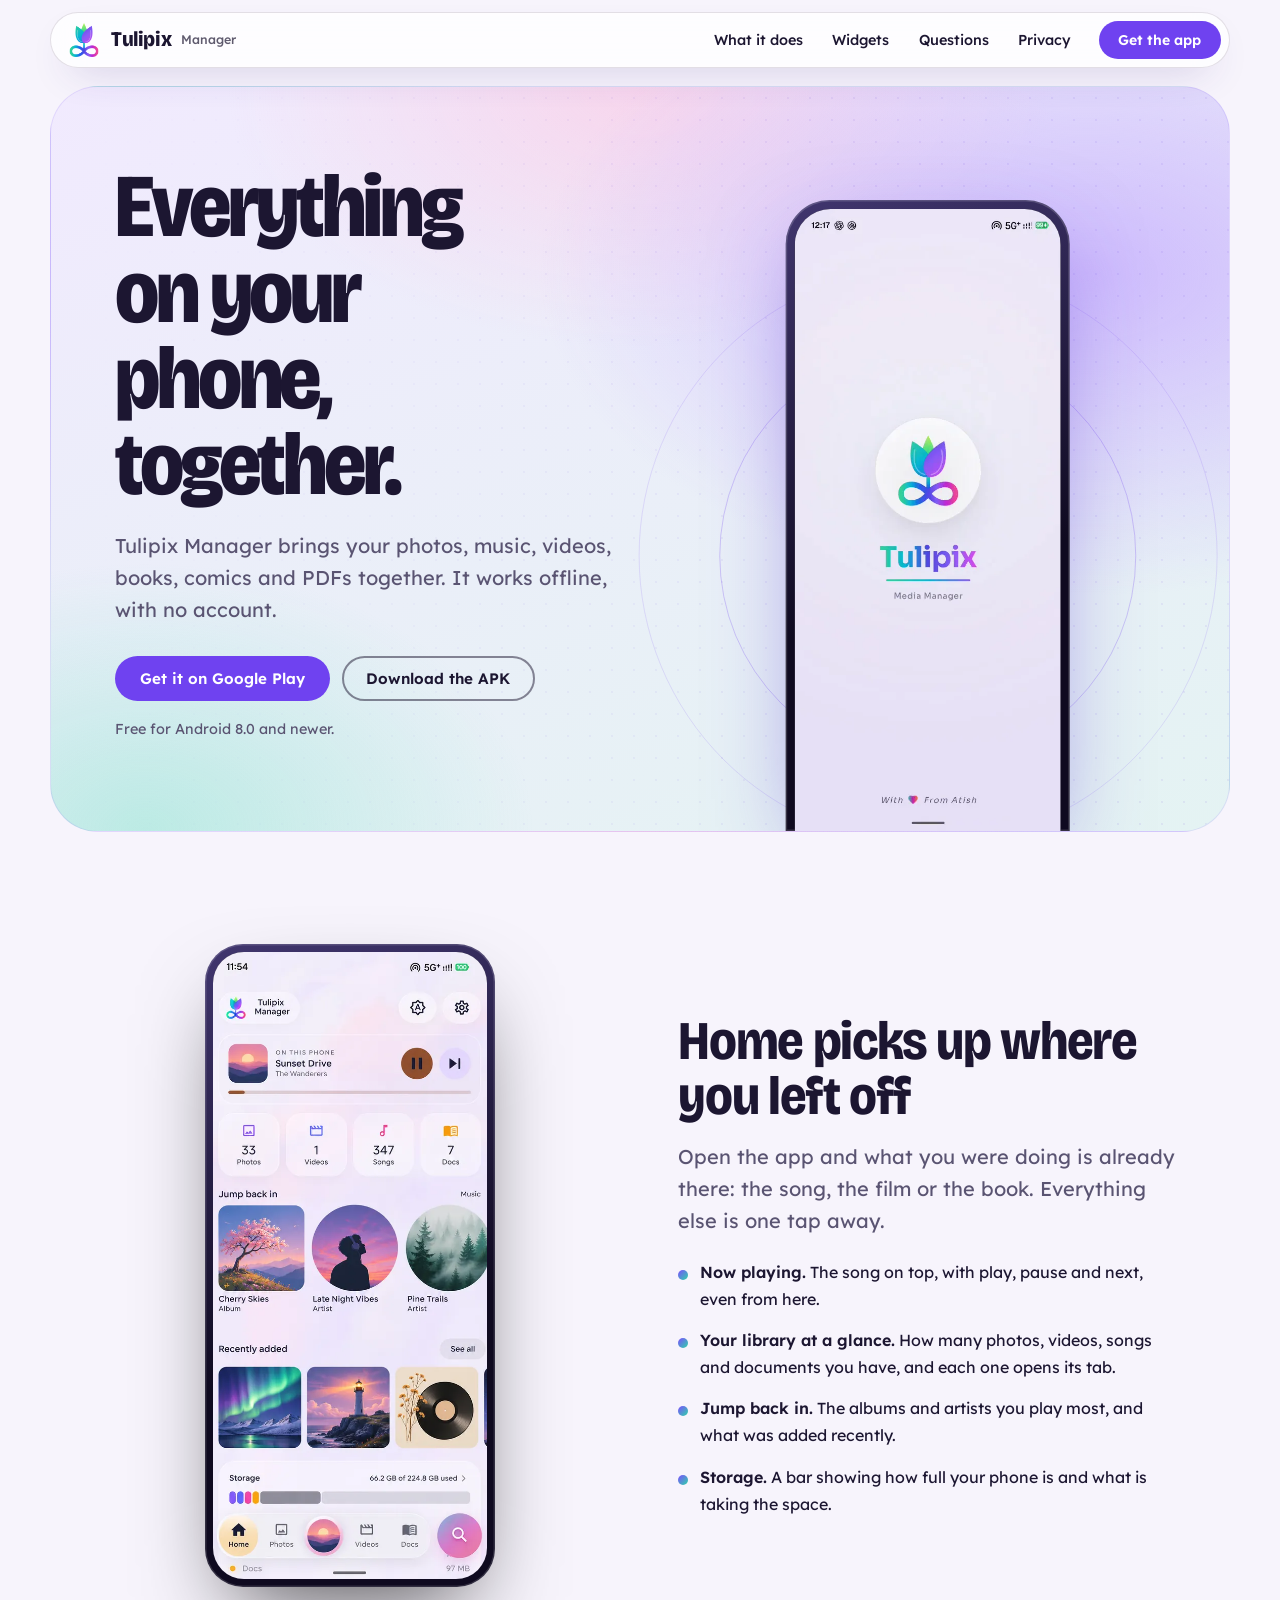
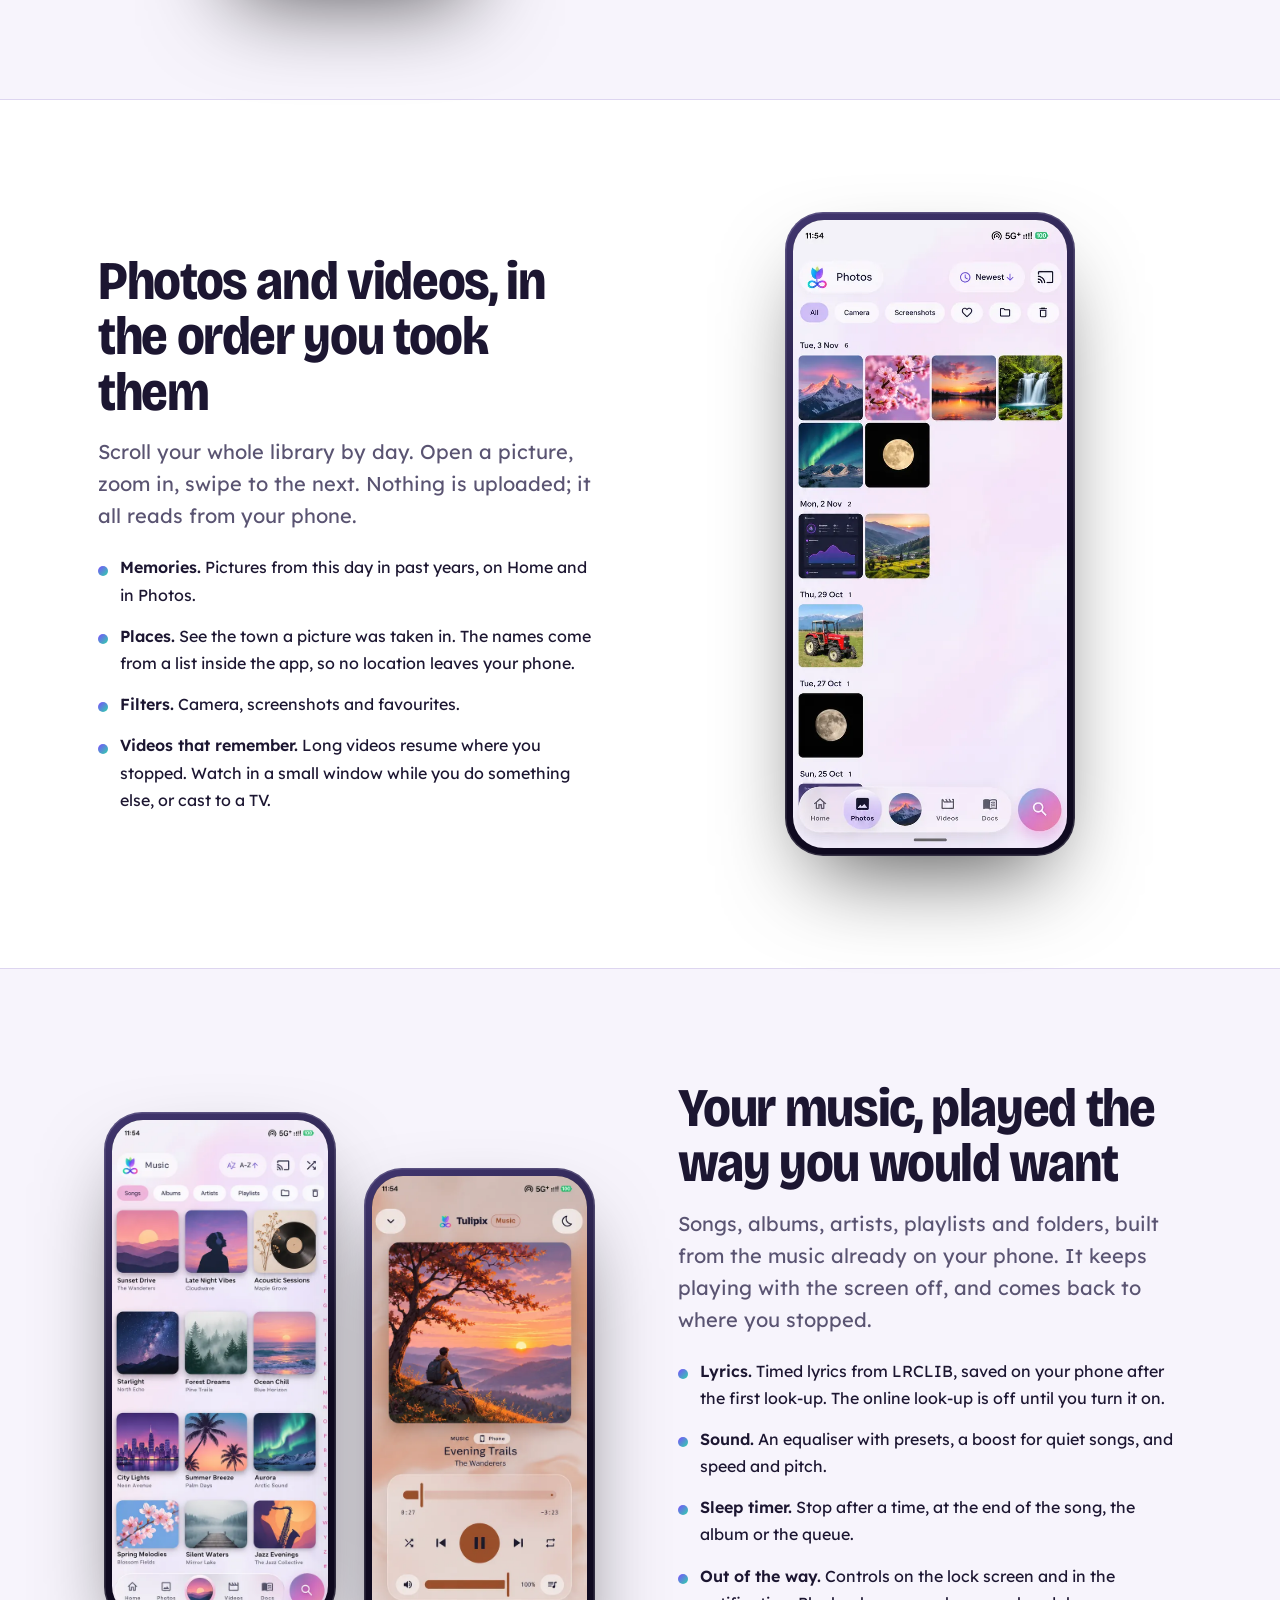
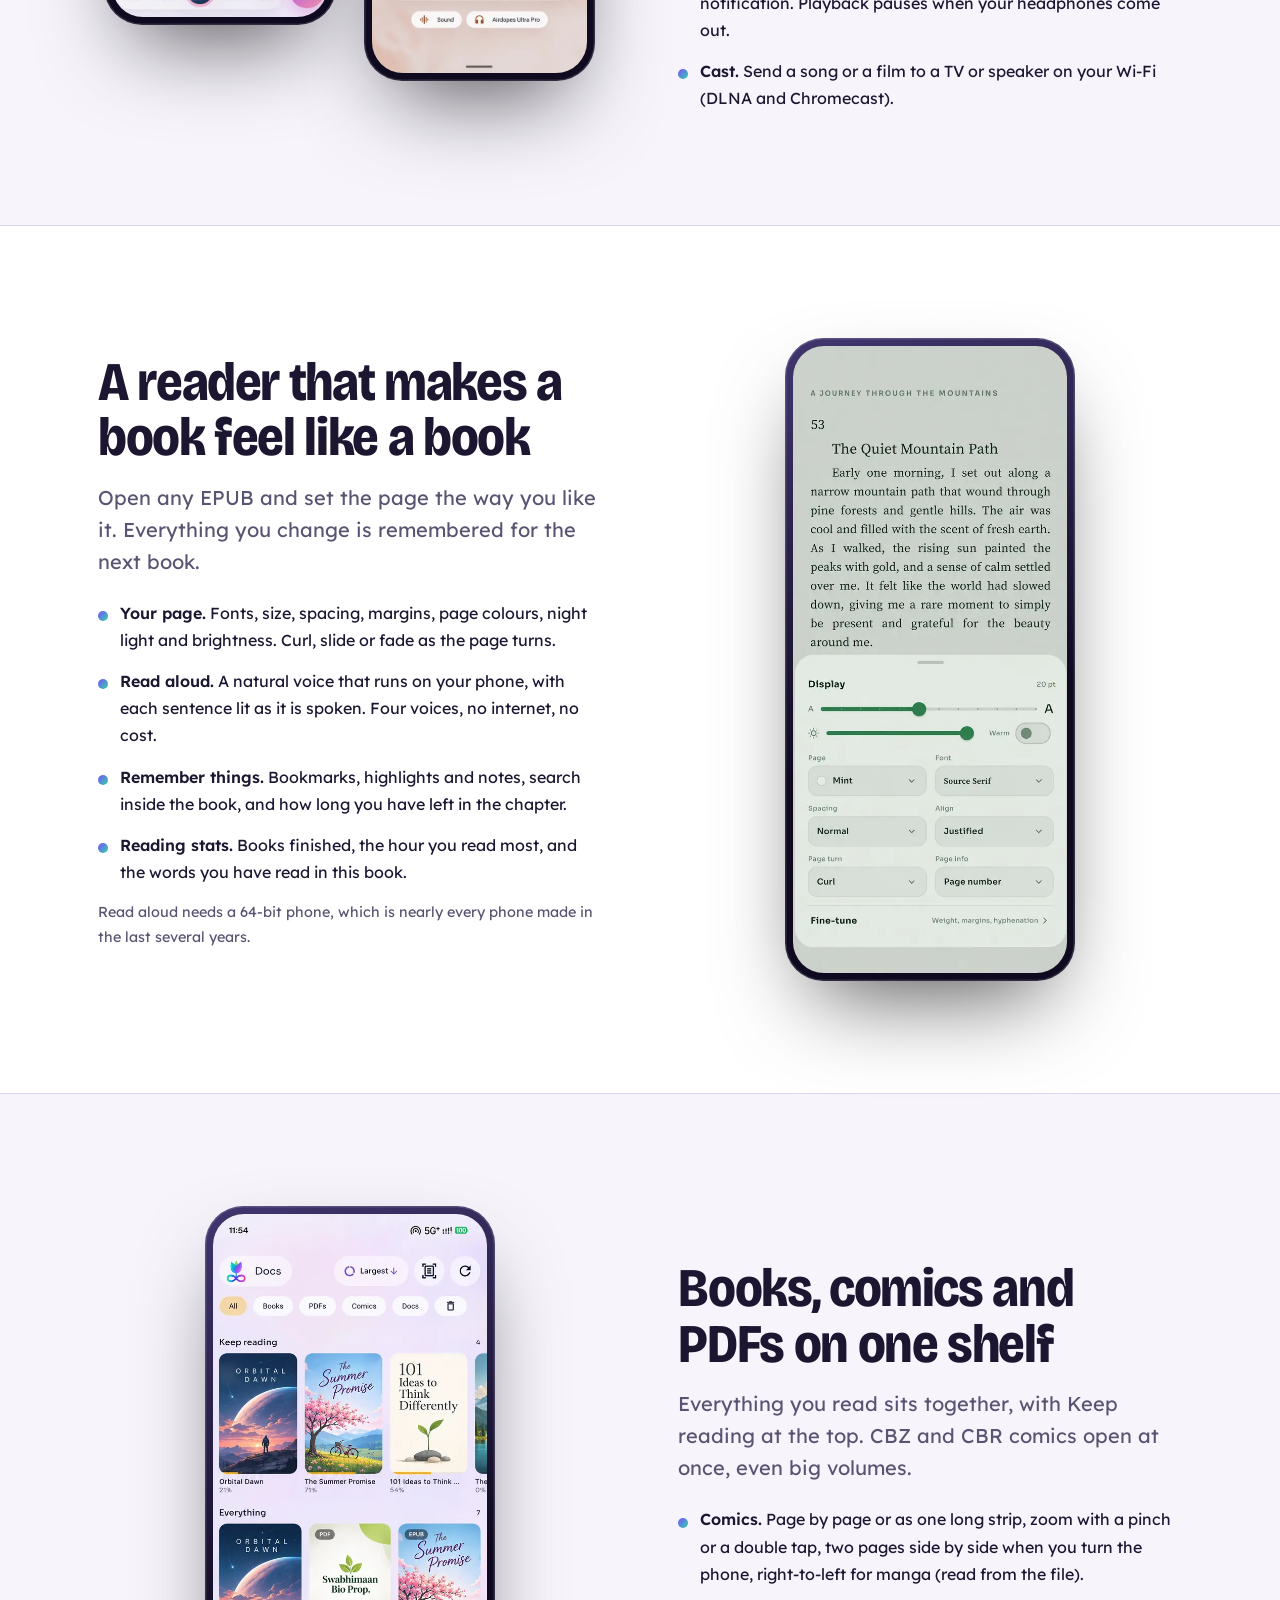
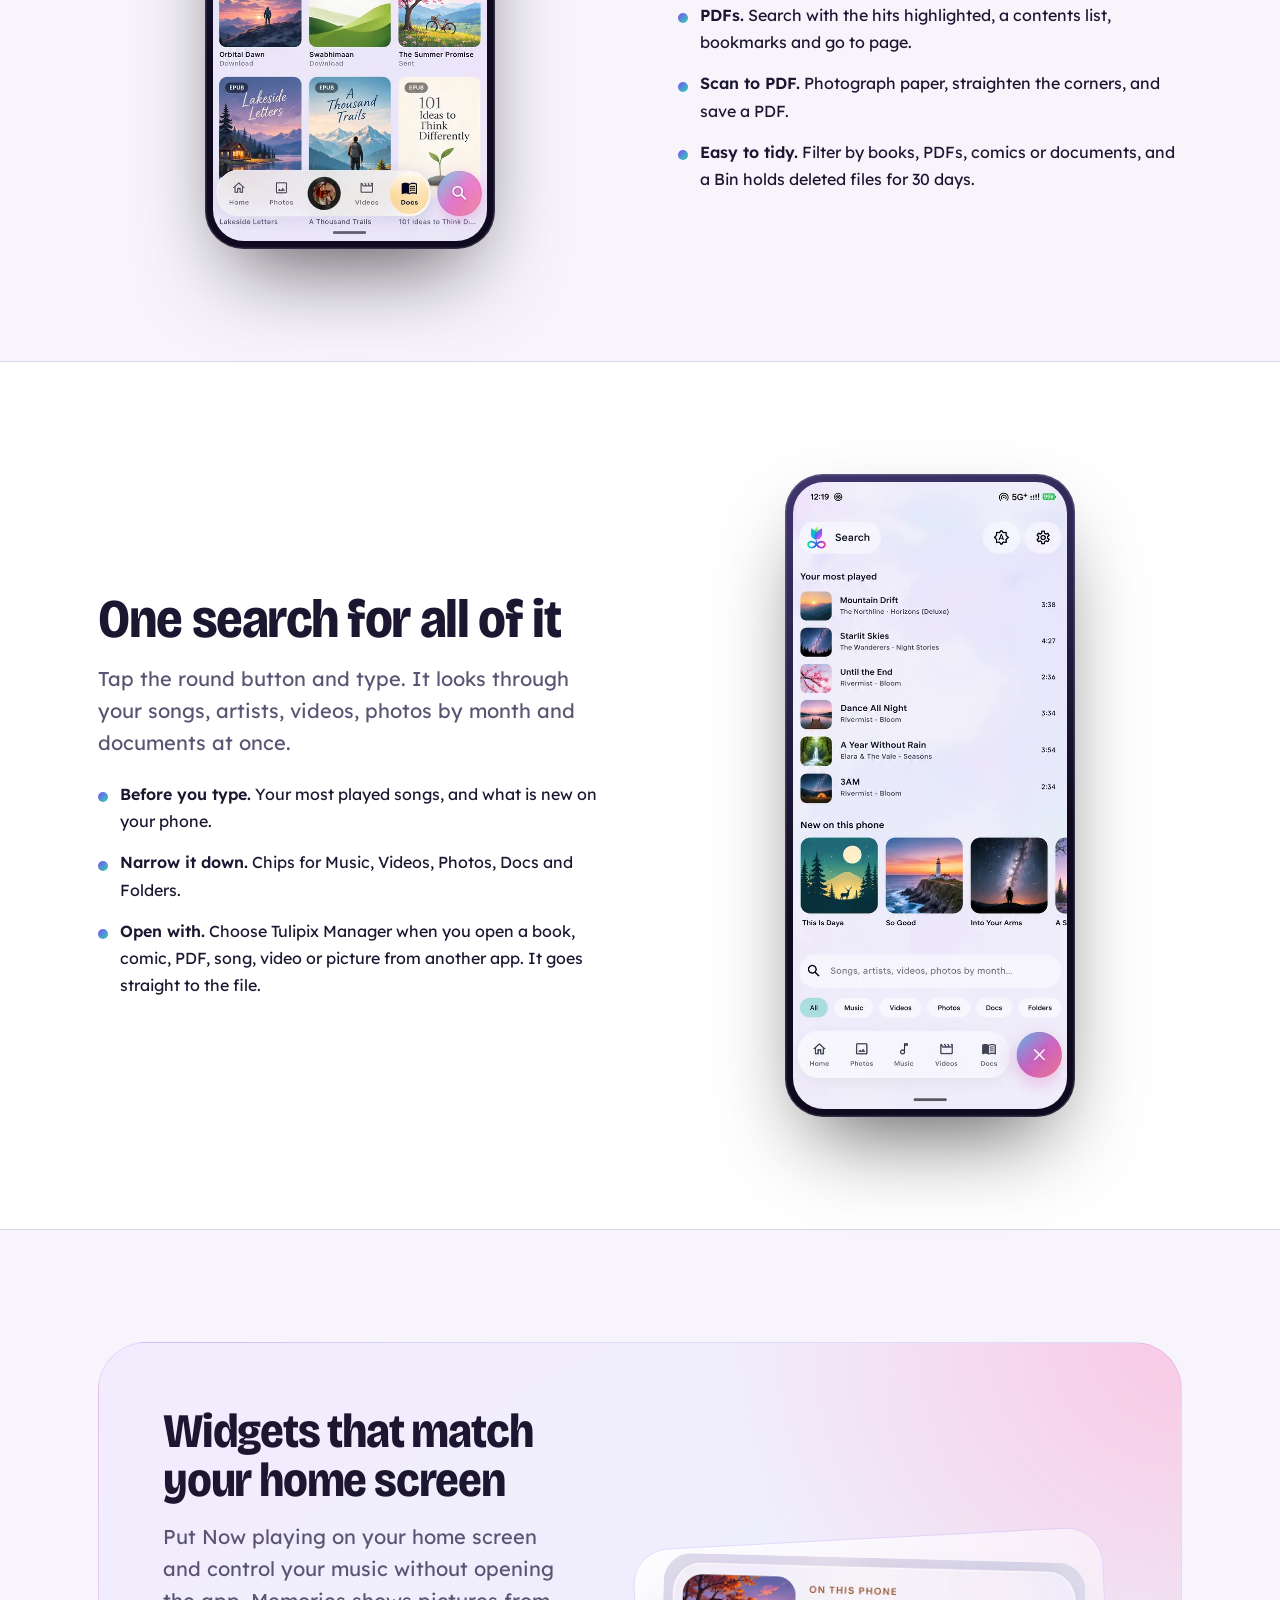
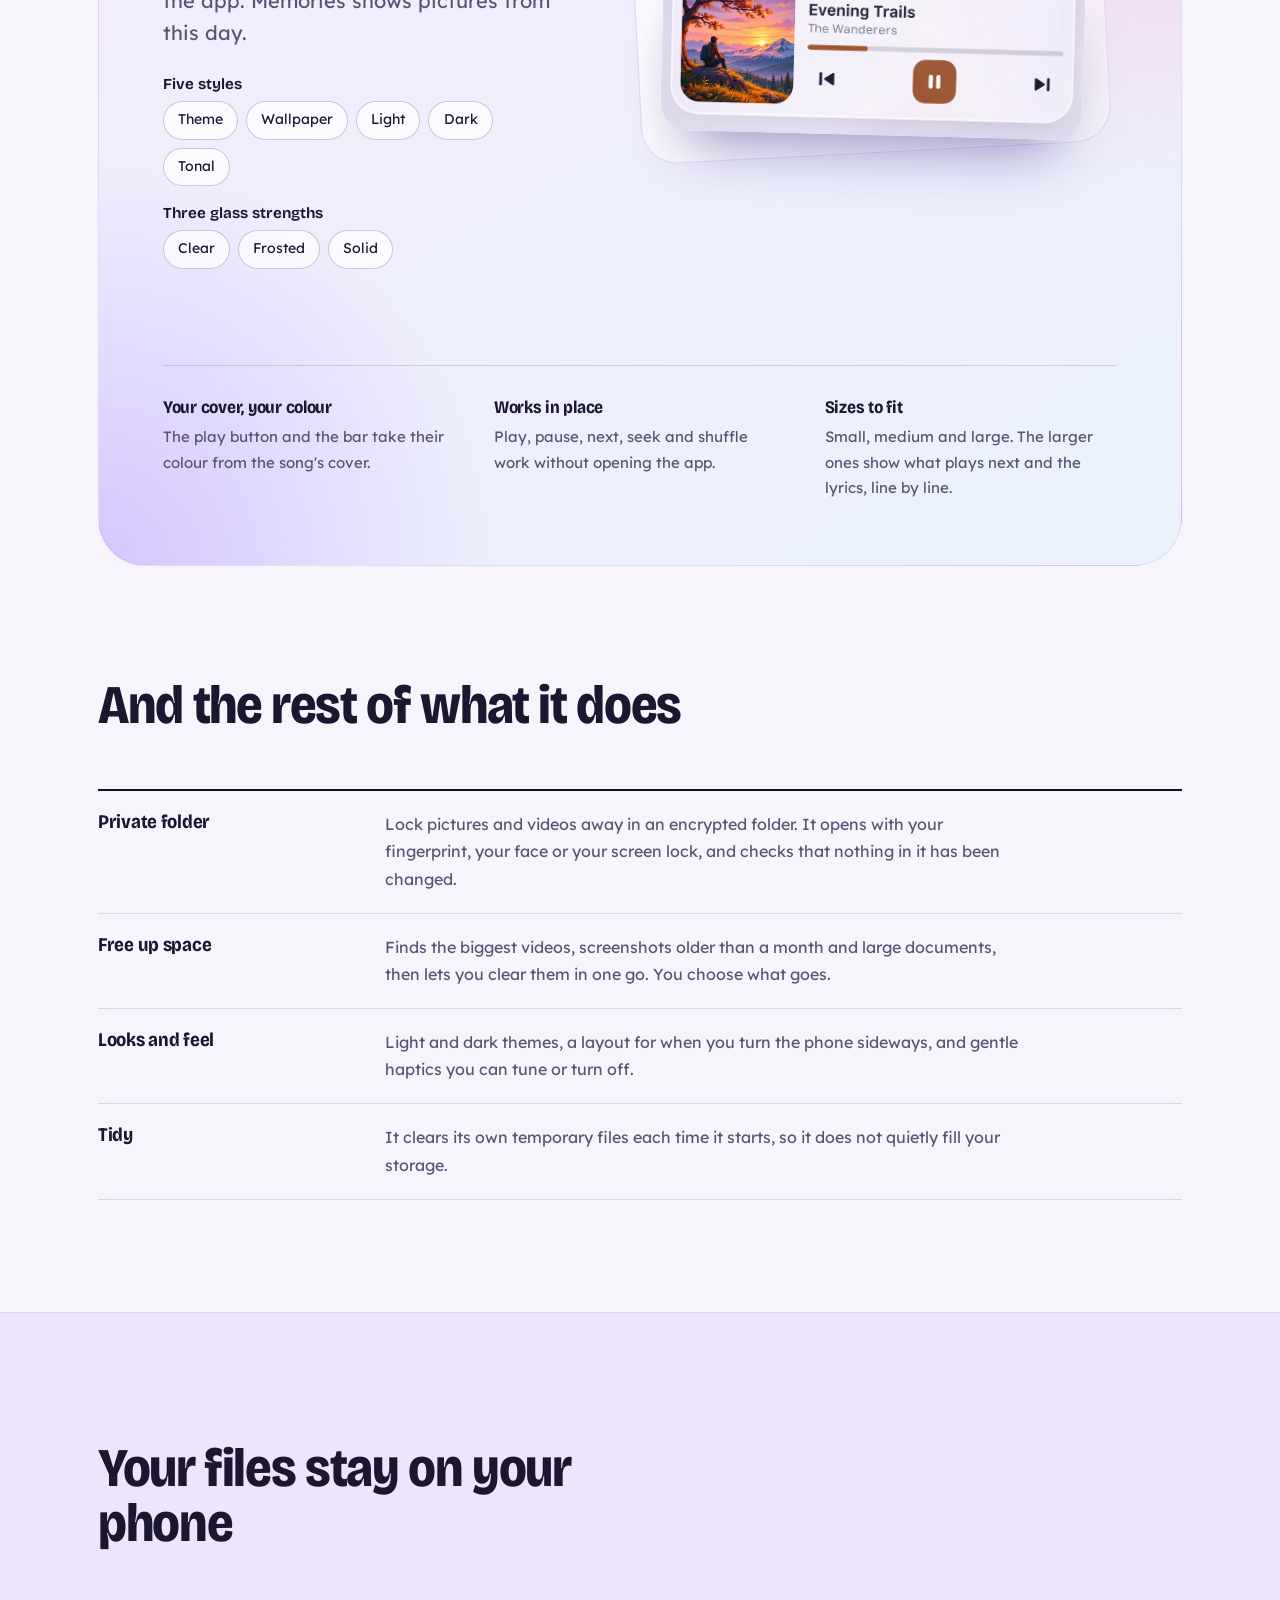
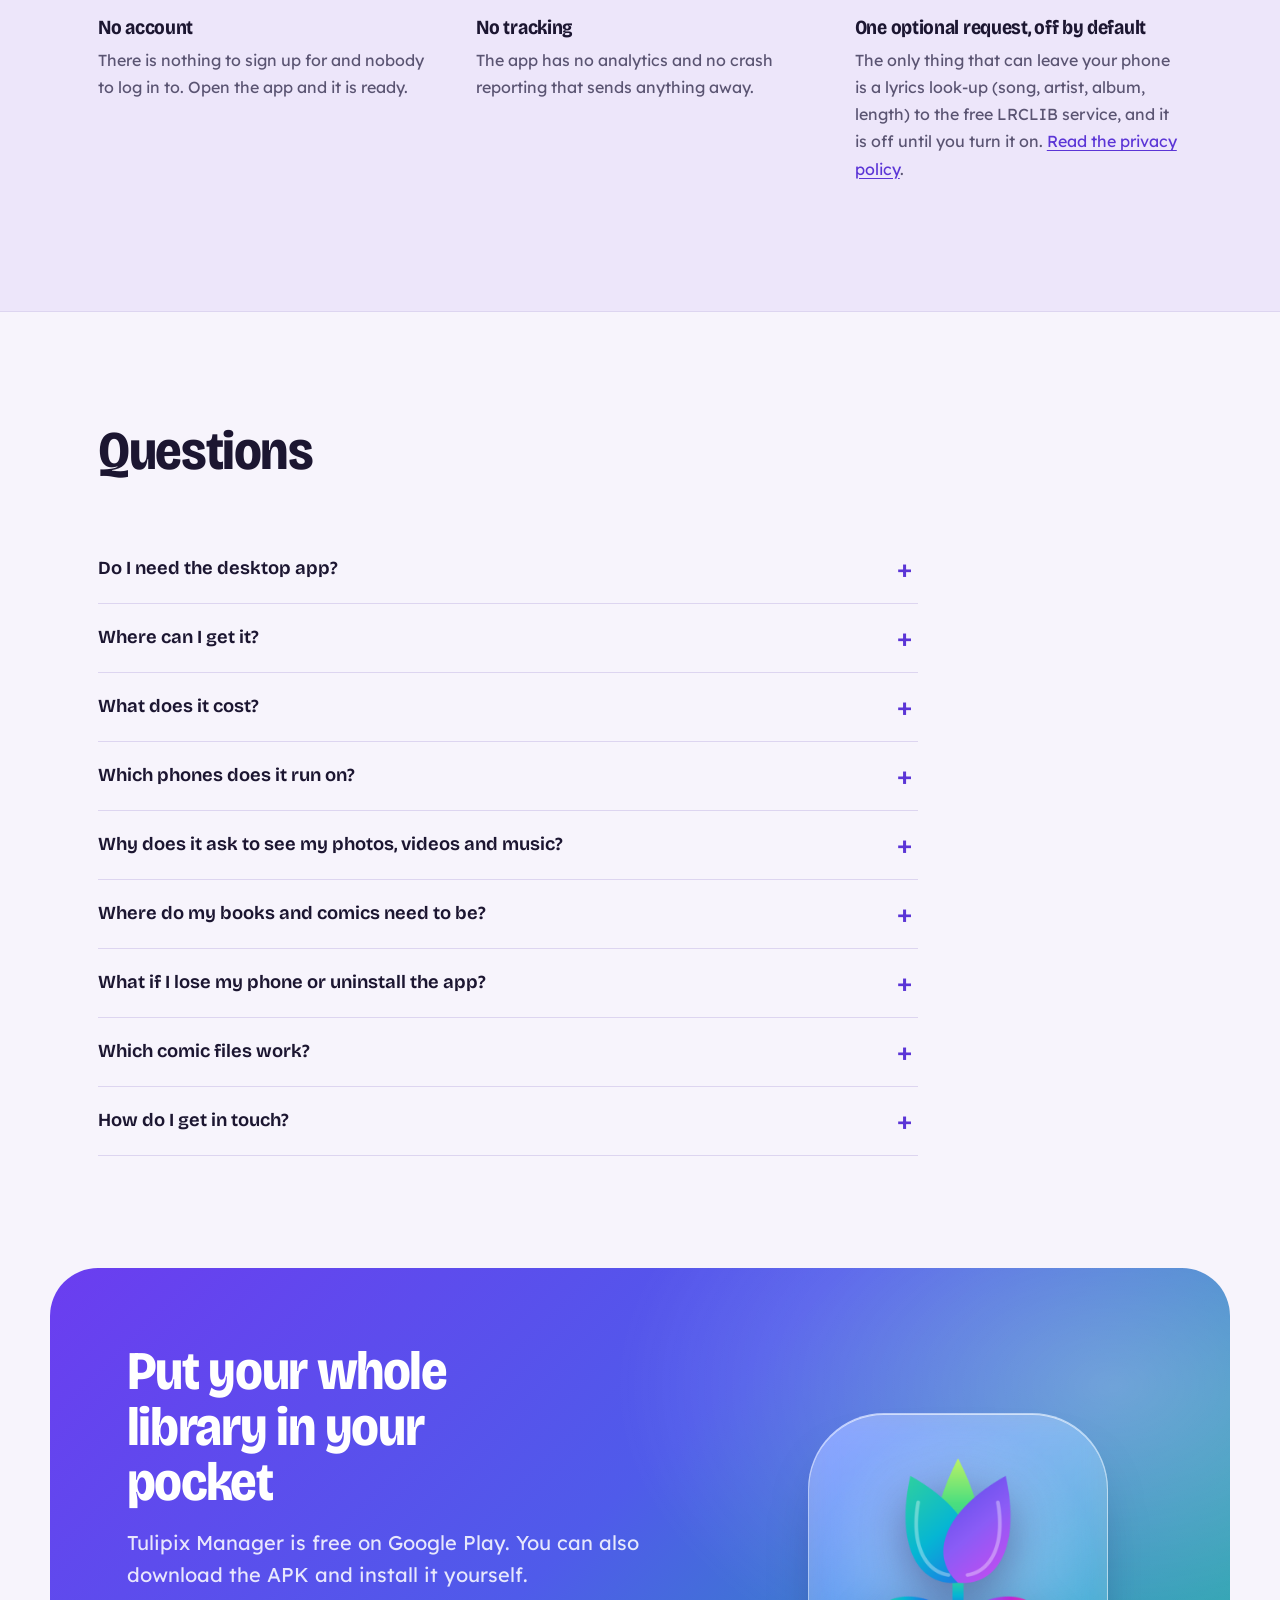
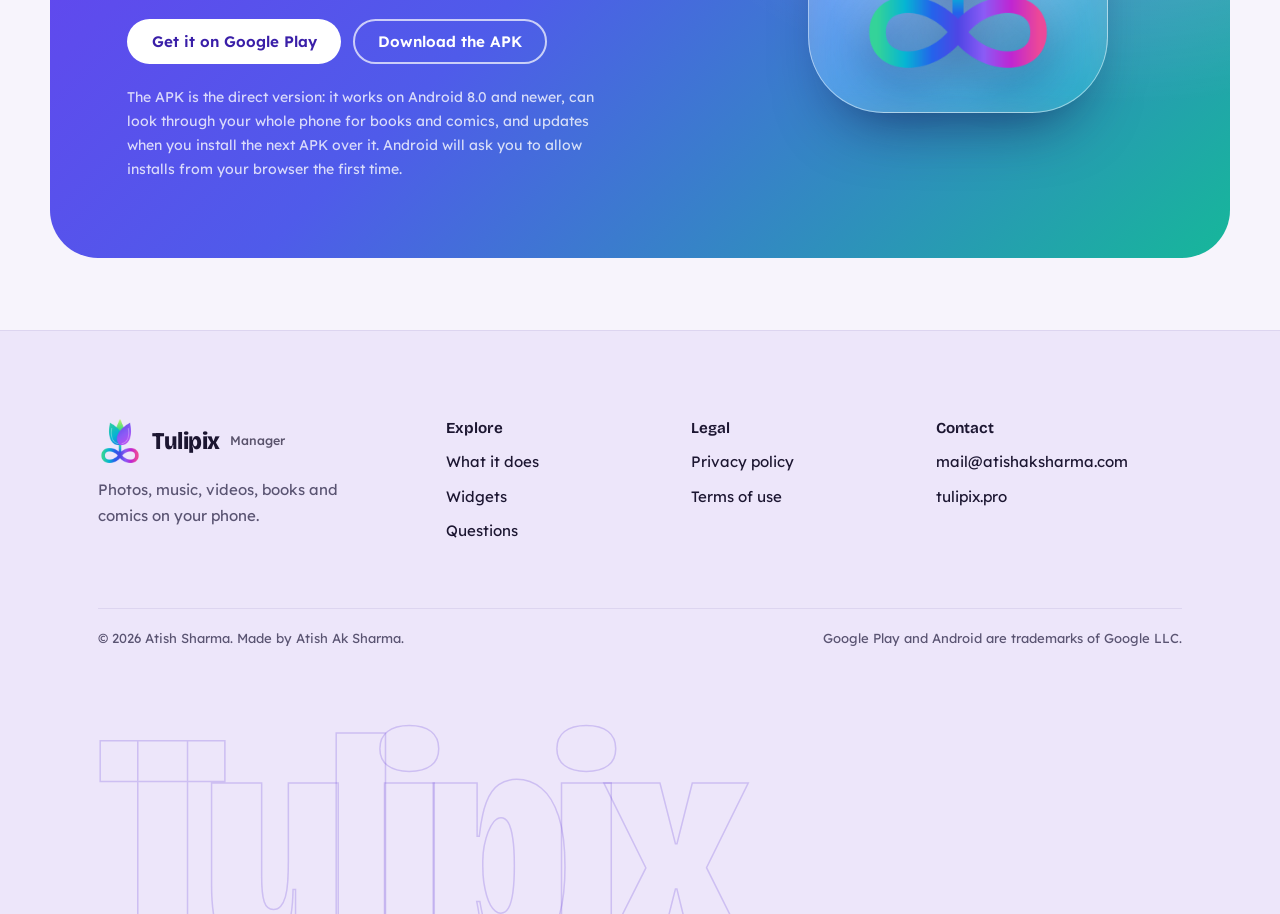
==== manager/index.html @ 1efffbdd "Add tulipix.pro site: home, Tulipix Manager page, privacy, terms" ====
<!doctype html>
<html lang="en">
<head>
<meta charset="utf-8">
<meta name="viewport" content="width=device-width,initial-scale=1">
<title>Tulipix Manager: your photos, music, videos, books and comics in one app</title>
<meta name="description" content="Tulipix Manager is one Android app for your photos, music, videos, books, comics and PDFs. It works offline, with no account.">
<meta name="theme-color" content="#F7F4FC">
<link rel="icon" href="assets/img/favicon.ico" sizes="any">
<link rel="icon" type="image/png" sizes="32x32" href="assets/img/favicon-32.png">
<link rel="apple-touch-icon" href="assets/img/favicon-180.png">
<meta property="og:type" content="website">
<meta property="og:title" content="Tulipix Manager">
<meta property="og:description" content="Photos, music, videos, books and comics on your phone. Offline, with no account.">
<meta property="og:url" content="https://tulipix.pro/manager/">
<meta property="og:image" content="https://tulipix.pro/manager/assets/img/og.png">
<meta name="twitter:card" content="summary_large_image">
<link rel="canonical" href="https://tulipix.pro/manager/">
<link rel="preload" href="../assets/fonts/bricolage.woff2" as="font" type="font/woff2" crossorigin>
<link rel="stylesheet" href="../assets/css/base.css">
<link rel="stylesheet" href="assets/manager.css">
</head>
<body class="site-manager">
<a class="skip" href="#main">Skip to content</a>

<header class="nav-wrap">
  <div class="nav">
    <a class="brand" href="./"><img src="assets/img/logo.png" alt="" width="34" height="34">Tulipix <small>Manager</small></a>
    <nav class="links" aria-label="Main"><a href="#what">What it does</a><a href="#widgets">Widgets</a><a href="#faq">Questions</a><a href="privacy/">Privacy</a></nav>
    <a class="btn btn-solid" href="#get">Get the app</a>
    <details class="menu"><summary aria-label="Menu"></summary>
      <div class="sheet"><a href="#what">What it does</a><a href="#widgets">Widgets</a><a href="#faq">Questions</a><a href="privacy/">Privacy</a><a class="btn btn-solid" href="#get">Get the app</a></div>
    </details>
  </div>
</header>

<div class="hero-wrap">
  <section class="hero">
    <div class="hero-grid" id="main">
      <div class="hero-copy">
        <h1>Everything on your phone, together.</h1>
        <p class="lede">Tulipix Manager brings your photos, music, videos, books, comics and PDFs together. It works offline, with no account.</p>
        <div class="cta">
          <a class="btn btn-solid" href="https://play.google.com/store/apps/details?id=app.tulipix.phone">Get it on Google Play</a>
          <a class="btn btn-line" href="Download/tulipix-manager-app.apk" download>Download the APK</a>
        </div>
        <p class="free">Free for Android 8.0 and newer.</p>
      </div>
      <div class="stage" aria-hidden="true">
        <div class="orbit o1"></div><div class="orbit o2"></div><div class="orbit o3"></div>
        <div class="phone"><div class="screen"><img src="assets/shots/splash.webp" alt="" width="540" height="1196"></div></div>
      </div>
    </div>
  </section>
</div>

<main id="what">

<section class="sec">
  <div class="wrap split flip">
    <div class="shots one"><div class="phone"><div class="screen"><img src="assets/shots/01-home.webp" alt="Home: the song playing now, counts of photos, videos, songs and docs, Jump back in, Recently added and a storage bar" width="560" height="1242" loading="lazy"></div></div></div>
    <div>
      <h2>Home picks up where you left off</h2>
      <p class="lede">Open the app and what you were doing is already there: the song, the film or the book. Everything else is one tap away.</p>
      <ul class="facts">
        <li><b>Now playing.</b> The song on top, with play, pause and next, even from here.</li>
        <li><b>Your library at a glance.</b> How many photos, videos, songs and documents you have, and each one opens its tab.</li>
        <li><b>Jump back in.</b> The albums and artists you play most, and what was added recently.</li>
        <li><b>Storage.</b> A bar showing how full your phone is and what is taking the space.</li>
      </ul>
    </div>
  </div>
</section>

<section class="sec band">
  <div class="wrap split">
    <div>
      <h2>Photos and videos, in the order you took them</h2>
      <p class="lede">Scroll your whole library by day. Open a picture, zoom in, swipe to the next. Nothing is uploaded; it all reads from your phone.</p>
      <ul class="facts">
        <li><b>Memories.</b> Pictures from this day in past years, on Home and in Photos.</li>
        <li><b>Places.</b> See the town a picture was taken in. The names come from a list inside the app, so no location leaves your phone.</li>
        <li><b>Filters.</b> Camera, screenshots and favourites.</li>
        <li><b>Videos that remember.</b> Long videos resume where you stopped. Watch in a small window while you do something else, or cast to a TV.</li>
      </ul>
    </div>
    <div class="shots one"><div class="phone"><div class="screen"><img src="assets/shots/02-photos.webp" alt="The Photos tab: pictures grouped by day, with filters for Camera, Screenshots and favourites" width="560" height="1242" loading="lazy"></div></div></div>
  </div>
</section>

<section class="sec">
  <div class="wrap split flip">
    <div class="shots"><div class="phone"><div class="screen"><img src="assets/shots/03-music.webp" alt="The Music tab: albums as a grid of covers, with Songs, Albums, Artists and Playlists" width="560" height="1242" loading="lazy"></div></div><div class="phone"><div class="screen"><img src="assets/shots/04-player.webp" alt="The player: large cover, progress bar and controls" width="560" height="1242" loading="lazy"></div></div></div>
    <div>
      <h2>Your music, played the way you would want</h2>
      <p class="lede">Songs, albums, artists, playlists and folders, built from the music already on your phone. It keeps playing with the screen off, and comes back to where you stopped.</p>
      <ul class="facts">
        <li><b>Lyrics.</b> Timed lyrics from LRCLIB, saved on your phone after the first look-up. The online look-up is off until you turn it on.</li>
        <li><b>Sound.</b> An equaliser with presets, a boost for quiet songs, and speed and pitch.</li>
        <li><b>Sleep timer.</b> Stop after a time, at the end of the song, the album or the queue.</li>
        <li><b>Out of the way.</b> Controls on the lock screen and in the notification. Playback pauses when your headphones come out.</li>
        <li><b>Cast.</b> Send a song or a film to a TV or speaker on your Wi-Fi (DLNA and Chromecast).</li>
      </ul>
    </div>
  </div>
</section>

<section class="sec band">
  <div class="wrap split">
    <div>
      <h2>A reader that makes a book feel like a book</h2>
      <p class="lede">Open any EPUB and set the page the way you like it. Everything you change is remembered for the next book.</p>
      <ul class="facts">
        <li><b>Your page.</b> Fonts, size, spacing, margins, page colours, night light and brightness. Curl, slide or fade as the page turns.</li>
        <li><b>Read aloud.</b> A natural voice that runs on your phone, with each sentence lit as it is spoken. Four voices, no internet, no cost.</li>
        <li><b>Remember things.</b> Bookmarks, highlights and notes, search inside the book, and how long you have left in the chapter.</li>
        <li><b>Reading stats.</b> Books finished, the hour you read most, and the words you have read in this book.</li>
      </ul>
      <p class="small-note">Read aloud needs a 64-bit phone, which is nearly every phone made in the last several years.</p>
    </div>
    <div class="shots one"><div class="phone"><div class="screen"><img src="assets/shots/06-reader.webp" alt="A book page with the Display panel open: text size, brightness, page colour, font, spacing and page turn" width="560" height="1242" loading="lazy"></div></div></div>
  </div>
</section>

<section class="sec">
  <div class="wrap split flip">
    <div class="shots one"><div class="phone"><div class="screen"><img src="assets/shots/05-docs.webp" alt="The Docs tab: Keep reading and Everything, with books, comics and PDFs shown as covers" width="560" height="1242" loading="lazy"></div></div></div>
    <div>
      <h2>Books, comics and PDFs on one shelf</h2>
      <p class="lede">Everything you read sits together, with Keep reading at the top. CBZ and CBR comics open at once, even big volumes.</p>
      <ul class="facts">
        <li><b>Comics.</b> Page by page or as one long strip, zoom with a pinch or a double tap, two pages side by side when you turn the phone, right-to-left for manga (read from the file).</li>
        <li><b>PDFs.</b> Search with the hits highlighted, a contents list, bookmarks and go to page.</li>
        <li><b>Scan to PDF.</b> Photograph paper, straighten the corners, and save a PDF.</li>
        <li><b>Easy to tidy.</b> Filter by books, PDFs, comics or documents, and a Bin holds deleted files for 30 days.</li>
      </ul>
    </div>
  </div>
</section>

<section class="sec band">
  <div class="wrap split">
    <div>
      <h2>One search for all of it</h2>
      <p class="lede">Tap the round button and type. It looks through your songs, artists, videos, photos by month and documents at once.</p>
      <ul class="facts">
        <li><b>Before you type.</b> Your most played songs, and what is new on your phone.</li>
        <li><b>Narrow it down.</b> Chips for Music, Videos, Photos, Docs and Folders.</li>
        <li><b>Open with.</b> Choose Tulipix Manager when you open a book, comic, PDF, song, video or picture from another app. It goes straight to the file.</li>
      </ul>
    </div>
    <div class="shots one"><div class="phone"><div class="screen"><img src="assets/shots/07-search.webp" alt="The Search page: most played songs, new on this phone, a search box and filter chips" width="560" height="1242" loading="lazy"></div></div></div>
  </div>
</section>

<section class="sec" id="widgets">
  <div class="wrap">
    <div class="wpanel">
      <div>
        <h2>Widgets that match your home screen</h2>
        <p class="lede">Put Now playing on your home screen and control your music without opening the app. Memories shows pictures from this day.</p>
        <dl class="wp-look">
          <div><dt>Five styles</dt><dd><span>Theme</span><span>Wallpaper</span><span>Light</span><span>Dark</span><span>Tonal</span></dd></div>
          <div><dt>Three glass strengths</dt><dd><span>Clear</span><span>Frosted</span><span>Solid</span></dd></div>
        </dl>
      </div>
      <div class="wp-stage"><img src="assets/shots/widget.webp" alt="The Now playing widget: cover, song, progress bar and controls" width="900" height="377" loading="lazy"></div>
      <div class="wp-notes">
        <div><h3>Your cover, your colour</h3><p>The play button and the bar take their colour from the song's cover.</p></div>
        <div><h3>Works in place</h3><p>Play, pause, next, seek and shuffle work without opening the app.</p></div>
        <div><h3>Sizes to fit</h3><p>Small, medium and large. The larger ones show what plays next and the lyrics, line by line.</p></div>
      </div>
    </div>
  </div>
</section>

<section class="sec" style="padding-top:0">
  <div class="wrap">
    <div class="sec-head"><h2>And the rest of what it does</h2></div>
    <ul class="ledger">
      <li><h3>Private folder</h3><p>Lock pictures and videos away in an encrypted folder. It opens with your fingerprint, your face or your screen lock, and checks that nothing in it has been changed.</p></li>
      <li><h3>Free up space</h3><p>Finds the biggest videos, screenshots older than a month and large documents, then lets you clear them in one go. You choose what goes.</p></li>
      <li><h3>Looks and feel</h3><p>Light and dark themes, a layout for when you turn the phone sideways, and gentle haptics you can tune or turn off.</p></li>
      <li><h3>Tidy</h3><p>It clears its own temporary files each time it starts, so it does not quietly fill your storage.</p></li>
    </ul>
  </div>
</section>

</main>

<section class="promise" id="privacy">
  <div class="wrap">
    <h2>Your files stay on your phone</h2>
    <div class="cols">
      <div><h3>No account</h3><p>There is nothing to sign up for and nobody to log in to. Open the app and it is ready.</p></div>
      <div><h3>No tracking</h3><p>The app has no analytics and no crash reporting that sends anything away.</p></div>
      <div><h3>One optional request, off by default</h3><p>The only thing that can leave your phone is a lyrics look-up (song, artist, album, length) to the free LRCLIB service, and it is off until you turn it on. <a href="privacy/">Read the privacy policy</a>.</p></div>
    </div>
  </div>
</section>

<section class="sec" id="faq">
  <div class="wrap">
    <div class="sec-head"><h2>Questions</h2></div>
    <div class="faq">
      <details><summary>Do I need the desktop app?</summary><p>No. Tulipix Manager is a complete app on its own. It is the offline version of the Tulipix companion, and it never looks for a computer.</p></details>
      <details><summary>Where can I get it?</summary><p>On <a href="https://play.google.com/store/apps/details?id=app.tulipix.phone">Google Play</a>, or as a direct download: <a href="Download/tulipix-manager-app.apk" download>tulipix-manager-app.apk</a>. They are the same app. Pick Google Play for automatic updates.</p></details>
      <details><summary>What does it cost?</summary><p>The app is free on Google Play and as a direct download.</p></details>
      <details><summary>Which phones does it run on?</summary><p>Android 8.0 or newer. Read aloud needs a 64-bit phone; on others the button is hidden and everything else works.</p></details>
      <details><summary>Why does it ask to see my photos, videos and music?</summary><p>Because that is what it shows you. It reads them on your phone to build the library and never sends them anywhere.</p></details>
      <details><summary>Where do my books and comics need to be?</summary><p>Anywhere you can pick them from. In the Google Play version you add files with Android’s file picker and Tulipix keeps a copy in its Docs. In the version from this site it can look through the whole phone for them.</p></details>
      <details><summary>What if I lose my phone or uninstall the app?</summary><p>Files in your normal library are untouched. Files in the Private folder are encrypted with a key that lives only on that phone, so they cannot be recovered. Keep your own copy of anything you cannot lose.</p></details>
      <details><summary>Which comic files work?</summary><p>CBZ and CBR (including RAR 3 to 5). Comics with a password cannot be opened.</p></details>
      <details><summary>How do I get in touch?</summary><p>Write to <a href="mailto:mail@atishaksharma.com">mail@atishaksharma.com</a>.</p></details>
    </div>
  </div>
</section>

<div class="cta-wrap" id="get">
  <section class="cta-panel">
    <div class="cta-copy">
      <h2>Put your whole library in your pocket</h2>
      <p class="lede">Tulipix Manager is free on Google Play. You can also download the APK and install it yourself.</p>
      <div class="cta" style="margin-top:28px">
        <a class="btn btn-solid" href="https://play.google.com/store/apps/details?id=app.tulipix.phone">Get it on Google Play</a>
        <a class="btn btn-line" href="Download/tulipix-manager-app.apk" download>Download the APK</a>
      </div>
      <p class="apk-note">The APK is the direct version: it works on Android 8.0 and newer, can look through your whole phone for books and comics, and updates when you install the next APK over it. Android will ask you to allow installs from your browser the first time.</p>
    </div>
    <div class="cta-logo" aria-hidden="true"><img src="assets/img/logo.png" alt="" width="512" height="512"></div>
  </section>
</div>

<footer class="foot">
  <div class="wrap">
    <div class="foot-grid">
      <div><a class="brand" href="./"><img src="assets/img/logo.png" alt="" width="44" height="44">Tulipix <small>Manager</small></a><p>Photos, music, videos, books and comics on your phone.</p></div>
      <div><h4>Explore</h4><ul><li><a href="#what">What it does</a></li><li><a href="#widgets">Widgets</a></li><li><a href="#faq">Questions</a></li></ul></div>
      <div><h4>Legal</h4><ul><li><a href="privacy/">Privacy policy</a></li><li><a href="terms/">Terms of use</a></li></ul></div>
      <div><h4>Contact</h4><ul><li><a href="mailto:mail@atishaksharma.com">mail@atishaksharma.com</a></li><li><a href="../">tulipix.pro</a></li></ul></div>
    </div>
    <p class="fine"><span>&copy; 2026 Atish Sharma. Made by Atish Ak Sharma.</span><span>Google Play and Android are trademarks of Google LLC.</span></p>
    <div class="big" aria-hidden="true">Tulipix</div>
  </div>
</footer>
<script src="assets/manager.js"></script>
</body>
</html>
---- assets/css/base.css ----
/* Shared by tulipix.pro and tulipix.pro/manager: fonts, tokens, type, buttons, prose, footer.
   A page sets its own accent with  <body class="site-main">  or  <body class="site-manager">. */
@font-face{font-family:"Bricolage";src:url("../fonts/bricolage.woff2") format("woff2");font-weight:200 800;font-stretch:75% 100%;font-display:swap}
@font-face{font-family:"Lexend";src:url("../fonts/lexend-Regular.woff2") format("woff2");font-weight:400;font-display:swap}
@font-face{font-family:"Lexend";src:url("../fonts/lexend-Medium.woff2") format("woff2");font-weight:500;font-display:swap}
@font-face{font-family:"Lexend";src:url("../fonts/lexend-SemiBold.woff2") format("woff2");font-weight:600;font-display:swap}

:root{
  --ink:#16102A;          /* deep indigo, the icon's own background */
  --ink-2:#241A45;
  --paper:#F6F4FA;
  --text:#1C1631;
  --mute:#5B5575;
  --line:#DCD6EA;
  --on-ink:#F4F0FF;
  --on-ink-mute:#B7AFD6;
  --display:"Bricolage",ui-sans-serif,system-ui,sans-serif;
  --body:"Lexend",ui-sans-serif,system-ui,-apple-system,"Segoe UI",sans-serif;
  --acc:#7C4DFF; --acc-2:#2DD4A8; --acc-3:#EC4899;
  --acc-ink:#5B35D6;      /* accent dark enough for text on paper */
  --radius:14px;
  --gutter:clamp(18px,4vw,48px);
  --wrap:1180px;
}
.site-main{--acc:#F0457D;--acc-2:#FF9A3D;--acc-3:#7C4DFF;--acc-ink:#C2185B}
*{box-sizing:border-box}
html{scroll-behavior:smooth;-webkit-text-size-adjust:100%}
@media (prefers-reduced-motion:reduce){html{scroll-behavior:auto}*{animation:none!important;transition:none!important}}
body{margin:0;background:var(--paper);color:var(--text);font:400 16px/1.7 var(--body);-webkit-font-smoothing:antialiased}
img{max-width:100%;height:auto;display:block}
a{color:var(--acc-ink);text-underline-offset:3px}
a:hover{text-decoration-thickness:2px}
:focus-visible{outline:3px solid var(--acc);outline-offset:3px;border-radius:6px}
.wrap{max-width:var(--wrap);margin:0 auto;padding-inline:var(--gutter)}
.skip{position:absolute;left:-999px;top:8px;background:#fff;color:#000;padding:8px 12px;border-radius:8px;z-index:99}
.skip:focus{left:8px}

h1,h2,h3{font-family:var(--display);margin:0;font-stretch:88%;letter-spacing:-.025em;line-height:1.02}
h1{font-weight:800;font-size:clamp(2.6rem,7.4vw,5.6rem);line-height:.96;letter-spacing:-.035em}
h2{font-weight:750;font-size:clamp(2rem,4.6vw,3.4rem)}
h3{font-weight:700;font-size:1.35rem;line-height:1.15;letter-spacing:-.015em}
p{margin:0 0 1em;max-width:62ch}
.lede{font-size:clamp(1.05rem,1.6vw,1.25rem);line-height:1.6;color:var(--mute);max-width:52ch}

/* buttons */
.btn{display:inline-flex;align-items:center;gap:.6em;padding:.85em 1.5em;border-radius:999px;font:600 .95rem/1 var(--body);text-decoration:none;border:2px solid transparent;cursor:pointer;transition:transform .15s,background .15s,border-color .15s}
.btn:hover{transform:translateY(-2px)}
.btn-solid{background:var(--acc);color:#fff}
.site-manager .btn-solid{background:#6F42F0}
.btn-line{border-color:currentColor;color:inherit;background:transparent}
.btn[aria-disabled="true"]{opacity:.6;cursor:default;transform:none}

/* long-form pages (privacy, terms) */
.prose{max-width:720px;margin:0 auto;padding:clamp(28px,6vw,72px) var(--gutter) 96px}
.prose h1{font-size:clamp(2.2rem,5.4vw,3.6rem);margin:12px 0 10px}
.prose h2{font-size:1.5rem;margin:2.2em 0 .5em;letter-spacing:-.02em}
.prose .meta{color:var(--mute);font-size:.92rem}
.prose ul{padding-left:1.2em;margin:0 0 1em}.prose li{margin:.35em 0}
.prose table{width:100%;border-collapse:collapse;font-size:.94rem;margin:1em 0}
.prose th,.prose td{text-align:left;padding:.7em .8em;border-bottom:1px solid var(--line);vertical-align:top}
.prose th{font-weight:600;color:var(--mute);font-size:.85rem}
.prose .box{border-left:4px solid var(--acc);background:#fff;padding:14px 18px;border-radius:0 var(--radius) var(--radius) 0;margin:1.4em 0}

/* ---------- floating menu ---------- */
.nav-wrap{position:sticky;top:0;z-index:60;padding:12px var(--gutter);pointer-events:none}
.nav{pointer-events:auto;position:relative;max-width:var(--wrap);margin:0 auto;display:flex;align-items:center;gap:14px;padding:7px 8px 7px 16px;border-radius:999px;background:rgba(24,17,46,.8);-webkit-backdrop-filter:blur(16px) saturate(1.4);backdrop-filter:blur(16px) saturate(1.4);border:1px solid rgba(255,255,255,.13);color:var(--on-ink);box-shadow:0 16px 40px -20px rgba(10,6,25,.7)}
.brand{display:flex;align-items:center;gap:10px;color:inherit;text-decoration:none;font:800 1.3rem/1 var(--display);font-stretch:90%;letter-spacing:-.02em;white-space:nowrap}
.brand img{width:34px;height:34px}
.brand small{font:500 .78rem/1 var(--body);letter-spacing:0;opacity:.7}
.nav .links{display:flex;gap:2px;margin-left:auto}
.nav .links a{color:inherit;text-decoration:none;padding:.55em .95em;border-radius:999px;font-weight:500;font-size:.9rem}
.nav .links a:hover{background:rgba(255,255,255,.12)}
.nav .btn{padding:.7em 1.25em;font-size:.88rem}
.menu{display:none;margin-left:auto}
.menu summary{list-style:none;cursor:pointer;width:44px;height:44px;border-radius:50%;display:grid;place-items:center;background:rgba(255,255,255,.1);position:relative}
.menu summary::-webkit-details-marker{display:none}
.menu summary::before,.menu summary::after{content:"";position:absolute;left:13px;width:18px;height:2px;border-radius:2px;background:#fff;transition:transform .2s,top .2s}
.menu summary::before{top:16px;box-shadow:0 6px 0 #fff}
.menu summary::after{top:28px}
.menu[open] summary::before{top:21px;box-shadow:none;transform:rotate(45deg)}
.menu[open] summary::after{top:21px;transform:rotate(-45deg)}
.menu .sheet{position:absolute;left:0;right:0;top:calc(100% + 8px);display:grid;gap:2px;padding:10px;border-radius:26px;background:rgba(24,17,46,.98);-webkit-backdrop-filter:blur(20px);backdrop-filter:blur(20px);border:1px solid rgba(255,255,255,.13);box-shadow:0 30px 60px -20px rgba(0,0,0,.7)}
.menu .sheet a{color:inherit;text-decoration:none;padding:.95em 1em;border-radius:16px;font-weight:500}
.menu .sheet a:hover{background:rgba(255,255,255,.1)}
.menu .sheet .btn{margin-top:6px;justify-content:center;color:#fff}
@media (max-width:820px){.nav .links,.nav>.btn{display:none}.menu{display:block}}

/* ---------- footer ---------- */
.foot{background:var(--ink);color:var(--on-ink-mute);padding:clamp(48px,7vw,88px) 0 0;overflow:hidden;font-size:.94rem}
.foot a{color:var(--on-ink);text-decoration:none}
.foot a:hover{text-decoration:underline;text-underline-offset:4px}
.foot-grid{display:grid;grid-template-columns:1.5fr 1fr 1fr 1.2fr;gap:36px 40px}
.foot .brand{color:var(--on-ink);font-size:1.5rem}
.foot .brand img{width:44px;height:44px}
.foot-grid p{margin:14px 0 0;max-width:30ch}
.foot h4{margin:0 0 12px;font:650 .95rem var(--display);color:var(--on-ink);letter-spacing:0}
.foot ul{list-style:none;margin:0;padding:0;display:grid;gap:9px}
.foot .fine{margin:clamp(36px,6vw,64px) 0 0;padding:18px 0;border-top:1px solid rgba(255,255,255,.12);font-size:.82rem;max-width:none;display:flex;flex-wrap:wrap;gap:6px 24px;justify-content:space-between}
.foot .big{font:800 clamp(4rem,30vw,20rem)/.82 var(--display);font-stretch:80%;letter-spacing:-.05em;color:transparent;-webkit-text-stroke:1.5px rgba(255,255,255,.14);margin:clamp(20px,4vw,48px) 0 -.2em;user-select:none;white-space:nowrap}
@media (max-width:760px){.foot-grid{grid-template-columns:1fr 1fr}.foot-grid>:first-child{grid-column:1/-1}}

/* ---------- Tulipix Manager is a light-theme app: its pages are light too ---------- */
.site-manager{color-scheme:light;--paper:#F7F4FC;--text:#1C1631;--mute:#5A5472;--line:#DDD5F0;--tint:#EDE6FA;--tint-2:#F3EEFC;--acc-ink:#5B35D6}
.site-main.light{color-scheme:light;--paper:#FBF6F8;--text:#26172B;--mute:#6A5A6E;--line:#EBD9E3;--tint:#F7E8F0;--tint-2:#FBF0F5;--acc-ink:#C2185B;--navtint:240,69,125}
.site-manager{--navtint:111,66,240}
.site-manager .nav,.site-main.light .nav{background:rgba(255,255,255,.78);color:var(--text);border-color:rgba(60,40,70,.14);box-shadow:0 16px 40px -22px rgba(60,40,130,.45)}
.site-manager .nav .links a:hover,.site-main.light .nav .links a:hover{background:rgba(var(--navtint),.1)}
.site-manager .menu summary,.site-main.light .menu summary{background:rgba(var(--navtint),.1)}
.site-manager .menu summary::before,.site-main.light .menu summary::before,.site-manager .menu summary::after,.site-main.light .menu summary::after{background:var(--text)}
.site-manager .menu summary::before,.site-main.light .menu summary::before{box-shadow:0 6px 0 var(--text)}
.site-manager .menu[open] summary::before,.site-main.light .menu[open] summary::before{box-shadow:none}
.site-manager .menu .sheet,.site-main.light .menu .sheet{background:rgba(255,255,255,.98);border-color:rgba(60,40,70,.14);box-shadow:0 30px 60px -24px rgba(60,40,130,.5)}
.site-manager .menu .sheet a:hover,.site-main.light .menu .sheet a:hover{background:rgba(var(--navtint),.1)}
.site-manager .menu .sheet .btn,.site-main.light .menu .sheet .btn{color:#fff}
.site-manager .foot,.site-main.light .foot{background:var(--tint);color:var(--mute);border-top:1px solid var(--line)}
.site-manager .foot a,.site-main.light .foot a,.site-manager .foot .brand,.site-main.light .foot .brand,.site-manager .foot h4,.site-main.light .foot h4{color:var(--text)}
.site-manager .foot .fine,.site-main.light .foot .fine{border-top-color:var(--line)}
.site-manager .foot .big,.site-main.light .foot .big{-webkit-text-stroke-color:rgba(91,53,214,.22)}
.site-main.light .foot .big{-webkit-text-stroke-color:rgba(194,24,91,.2)}
---- manager/assets/manager.css ----
/* tulipix.pro/manager */
.site-manager{--acc:#7C4DFF;--acc-2:#2DD4A8;--acc-3:#EC4899}
.site-manager .btn-solid{background:#6F42F0}

/* ---------- hero: one big pastel panel, the splash screen standing on its edge ---------- */
.hero-wrap{padding:6px var(--gutter) 0}
.hero{position:relative;max-width:var(--wrap);margin:0 auto;border-radius:clamp(28px,4vw,48px);background:
  radial-gradient(75% 70% at 88% 25%,rgba(196,170,255,.75),transparent 62%),
  radial-gradient(55% 60% at 8% 100%,rgba(120,226,200,.4),transparent 60%),
  radial-gradient(50% 50% at 50% 0%,rgba(255,196,225,.55),transparent 70%),
  linear-gradient(160deg,#F1EAFE,#E4F3F3);
  color:var(--text);padding:clamp(34px,6vw,84px) clamp(24px,5vw,72px) 0;overflow:hidden;isolation:isolate;border:1px solid rgba(111,66,240,.12)}
.hero::before{content:"";position:absolute;inset:0;z-index:-1;opacity:.55;background-image:radial-gradient(rgba(91,53,214,.14) 1px,transparent 1px);background-size:22px 22px;-webkit-mask-image:linear-gradient(90deg,transparent,#000 70%);mask-image:linear-gradient(90deg,transparent,#000 70%)}
.hero-grid{display:grid;grid-template-columns:minmax(0,1.05fr) minmax(0,.95fr);gap:clamp(8px,4vw,56px);align-items:end}
.hero-copy{padding-bottom:clamp(40px,7vw,96px);align-self:center}
.hero h1{max-width:9ch}
.hero .lede{color:var(--mute);margin-top:22px}
.cta{display:flex;flex-wrap:wrap;gap:12px;margin-top:30px}
.hero .btn-line{color:var(--text);border-color:rgba(28,22,49,.5)}
.free{margin:16px 0 0;font-size:.9rem;color:var(--mute)}
.stage{position:relative;justify-self:center;width:min(100%,520px);aspect-ratio:1/1.32;align-self:end}
.stage .orbit{position:absolute;left:50%;top:56%;border-radius:50%;border:1px solid rgba(111,66,240,.26);transform:translate(-50%,-50%);pointer-events:none}
.stage .o1{width:58%;aspect-ratio:1;border-color:rgba(111,66,240,.4)}
.stage .o2{width:88%;aspect-ratio:1}
.stage .o3{width:122%;aspect-ratio:1;border-color:rgba(111,66,240,.14)}
.stage .phone{position:absolute;left:50%;bottom:0;width:min(60%,320px);transform:translate(-50%,0)}

/* phone frame (CSS only) */
.phone{position:relative;aspect-ratio:560/1242;border-radius:44px;padding:9px;background:linear-gradient(160deg,#41366f,#0f0a20 60%);box-shadow:0 40px 90px -30px rgba(0,0,0,.7),0 0 0 1.5px rgba(255,255,255,.14) inset}
.hero .phone{border-bottom-left-radius:0;border-bottom-right-radius:0;padding-bottom:0;box-shadow:0 30px 90px -20px rgba(91,53,214,.5),0 0 0 1.5px rgba(255,255,255,.16) inset}
.hero .phone .screen{border-bottom-left-radius:0;border-bottom-right-radius:0}
.phone .screen{position:relative;width:100%;height:100%;border-radius:36px;overflow:hidden;background:#0c0818}
.phone .screen img{display:block;width:100%;height:100%;object-fit:cover;object-position:top}

/* ---------- sections on paper ---------- */
.sec{padding-block:clamp(56px,9vw,112px)}
.sec-head{max-width:760px;margin-bottom:clamp(28px,5vw,56px)}
.sec-head p{margin-top:16px;color:var(--mute);font-size:1.1rem}
.band{background:#fff;border-block:1px solid var(--line)}
.split{display:grid;grid-template-columns:minmax(0,1fr) minmax(0,1fr);gap:clamp(28px,6vw,96px);align-items:center}
.split.flip .shots{order:-1}
.split .lede{margin-top:16px}
.shots{display:flex;gap:clamp(12px,3vw,28px);justify-content:center;align-items:flex-start}
.shots .phone{width:min(46%,260px);padding:8px;border-radius:38px}
.shots .phone .screen{border-radius:31px}
.shots .phone:nth-child(2){margin-top:56px}
.shots.one .phone{width:min(70%,290px)}
.facts{list-style:none;margin:22px 0 0;padding:0;display:grid;gap:14px}
.facts li{padding-left:22px;position:relative;max-width:56ch}
.facts li::before{content:"";position:absolute;left:0;top:.7em;width:10px;height:10px;border-radius:50%;background:linear-gradient(135deg,var(--acc),var(--acc-2))}
.facts b{font-weight:600}
.small-note{margin-top:14px;color:var(--mute);font-size:.9rem}

/* ---------- widgets panel ---------- */
.wpanel{position:relative;border-radius:clamp(28px,4vw,48px);overflow:hidden;color:var(--text);background:
  radial-gradient(70% 90% at 100% 0%,rgba(255,176,214,.6),transparent 60%),
  radial-gradient(60% 80% at 0% 100%,rgba(196,170,255,.6),transparent 62%),
  linear-gradient(150deg,#F3ECFE,#EAF2FB);border:1px solid rgba(111,66,240,.12);
  display:grid;grid-template-columns:minmax(0,.9fr) minmax(0,1.1fr);gap:clamp(24px,5vw,64px);align-items:center;padding:clamp(28px,5vw,72px)}
.wpanel h2{font-size:clamp(1.9rem,4vw,3rem)}
.wpanel .lede{color:var(--mute);margin-top:16px}
.wp-look{display:grid;gap:18px;margin-top:26px}
.wp-look dt{font:650 .95rem var(--display);margin-bottom:8px}
.wp-look dd{margin:0;display:flex;flex-wrap:wrap;gap:8px}
.wp-look span{padding:.45em 1em;border:1px solid rgba(28,22,49,.22);border-radius:999px;font-size:.88rem;background:rgba(255,255,255,.7)}
.wp-stage{position:relative;display:grid;place-items:center;padding:clamp(12px,3vw,34px)}
.wp-stage::before{content:"";position:absolute;inset:6% 2%;border-radius:36px;background:linear-gradient(135deg,rgba(255,255,255,.85),rgba(255,255,255,.35));border:1px solid rgba(111,66,240,.16);transform:rotate(-3deg)}
.wp-stage img{position:relative;height:auto;width:100%;max-width:560px;border-radius:28px;box-shadow:0 36px 60px -28px rgba(60,40,130,.55);transform:rotate(1.5deg)}
.wp-notes{grid-column:1/-1;display:grid;grid-template-columns:repeat(3,minmax(0,1fr));gap:clamp(16px,3vw,40px);margin-top:clamp(4px,2vw,16px);padding-top:clamp(20px,3vw,32px);border-top:1px solid rgba(28,22,49,.14)}
.wp-notes h3{font-size:1.1rem;margin-bottom:6px}
.wp-notes p{margin:0;color:var(--mute);font-size:.94rem}

/* ---------- ledger: the rest ---------- */
.ledger{margin:0;padding:0;list-style:none;border-top:2px solid var(--ink)}
.ledger li{display:grid;grid-template-columns:minmax(150px,.32fr) 1fr;gap:8px 32px;padding:20px 0;border-bottom:1px solid var(--line)}
.ledger h3{font-size:1.2rem}
.ledger p{margin:0;color:var(--mute);max-width:64ch}

/* ---------- promise ---------- */
.promise{background:var(--tint);border-block:1px solid var(--line);padding-block:clamp(64px,10vw,128px)}
.promise h2{max-width:16ch}
.promise .cols{display:grid;grid-template-columns:repeat(3,minmax(0,1fr));gap:clamp(20px,4vw,56px);margin-top:clamp(32px,6vw,64px)}
.promise h3{font-size:1.25rem;margin-bottom:8px}
.promise .cols p{color:var(--mute);margin:0}

/* ---------- faq ---------- */
.faq{max-width:820px}
.faq details{border-bottom:1px solid var(--line);padding:4px 0}
.faq summary{cursor:pointer;list-style:none;padding:18px 40px 18px 0;font:650 1.15rem/1.3 var(--display);position:relative}
.faq summary::-webkit-details-marker{display:none}
.faq summary::after{content:"+";position:absolute;right:6px;top:50%;transform:translateY(-52%);font:500 1.6rem var(--body);color:var(--acc-ink);transition:transform .2s}
.faq details[open] summary::after{transform:translateY(-52%) rotate(45deg)}
.faq details p{color:var(--mute);padding:0 40px 18px 0}

/* ---------- closing call ---------- */
.cta-wrap{padding:0 var(--gutter) clamp(40px,6vw,72px)}
.cta-panel{position:relative;overflow:hidden;isolation:isolate;max-width:var(--wrap);margin:0 auto;border-radius:clamp(28px,4vw,48px);padding:clamp(32px,6vw,80px);color:#fff;display:grid;grid-template-columns:minmax(0,1.2fr) minmax(0,.8fr);gap:clamp(20px,4vw,56px);align-items:center;
  background:radial-gradient(70% 90% at 90% 20%,rgba(255,255,255,.28),transparent 60%),linear-gradient(135deg,#6B3DF0 0%,#4F5BEA 45%,#16B79A 100%)}
.cta-panel h2{max-width:14ch}
.cta-panel .lede{color:rgba(255,255,255,.86);margin-top:16px}
.cta-panel .lede a{color:#fff;text-decoration-thickness:2px}
.cta-panel .btn-line{color:#fff;border-color:rgba(255,255,255,.7)}
.cta-panel .btn-solid{background:#fff;color:#3a1fa8}
.cta-panel .btn[aria-disabled="true"]{background:rgba(255,255,255,.22);color:#fff;opacity:1;border-color:transparent}
.cta-panel .apk-note{margin:22px 0 0;max-width:52ch;font-size:.88rem;color:rgba(255,255,255,.78)}
.cta-logo{position:relative;justify-self:center;width:min(100%,300px);aspect-ratio:1;display:grid;place-items:center;padding:clamp(28px,4vw,44px);border-radius:clamp(44px,6vw,76px);background:linear-gradient(145deg,rgba(255,255,255,.34),rgba(255,255,255,.12));border:1px solid rgba(255,255,255,.48);-webkit-backdrop-filter:blur(14px) saturate(1.3);backdrop-filter:blur(14px) saturate(1.3);box-shadow:0 36px 60px -30px rgba(20,10,70,.6),inset 0 1px 0 rgba(255,255,255,.6)}
.cta-logo::before{content:"";position:absolute;inset:-14%;z-index:-1;border-radius:50%;background:radial-gradient(closest-side,rgba(255,255,255,.28),rgba(255,255,255,0) 72%)}
.cta-logo img{position:relative;width:100%;height:100%;object-fit:contain;filter:drop-shadow(0 16px 22px rgba(20,10,70,.4))}

@media (max-width:900px){
  .hero-grid,.split,.wpanel{grid-template-columns:1fr}
  .hero{padding-top:34px}
  .hero-copy{padding-bottom:12px}
  .stage{width:min(100%,400px);margin-top:12px;aspect-ratio:1/1.36}
  .stage .phone{width:62%}
  .split.flip .shots{order:0}
  .promise .cols,.wp-notes{grid-template-columns:1fr}
  .cta-panel{grid-template-columns:1fr}
  .cta-panel{padding-top:132px}
  .cta-logo{position:absolute;top:24px;right:24px;width:92px;height:92px;padding:12px;border-radius:28px;background:rgba(255,255,255,.24);border:1px solid rgba(255,255,255,.4);box-shadow:0 14px 30px -14px rgba(20,10,70,.5)}
  .cta-logo img{width:100%;height:100%;object-fit:contain;filter:none}
  .cta-logo::before{display:none}
  .ledger li{grid-template-columns:1fr}
}
@media (max-width:520px){
  .shots{gap:10px}
  .shots .phone:nth-child(2){margin-top:32px}
  .cta .btn{flex:1 1 auto;justify-content:center}
}
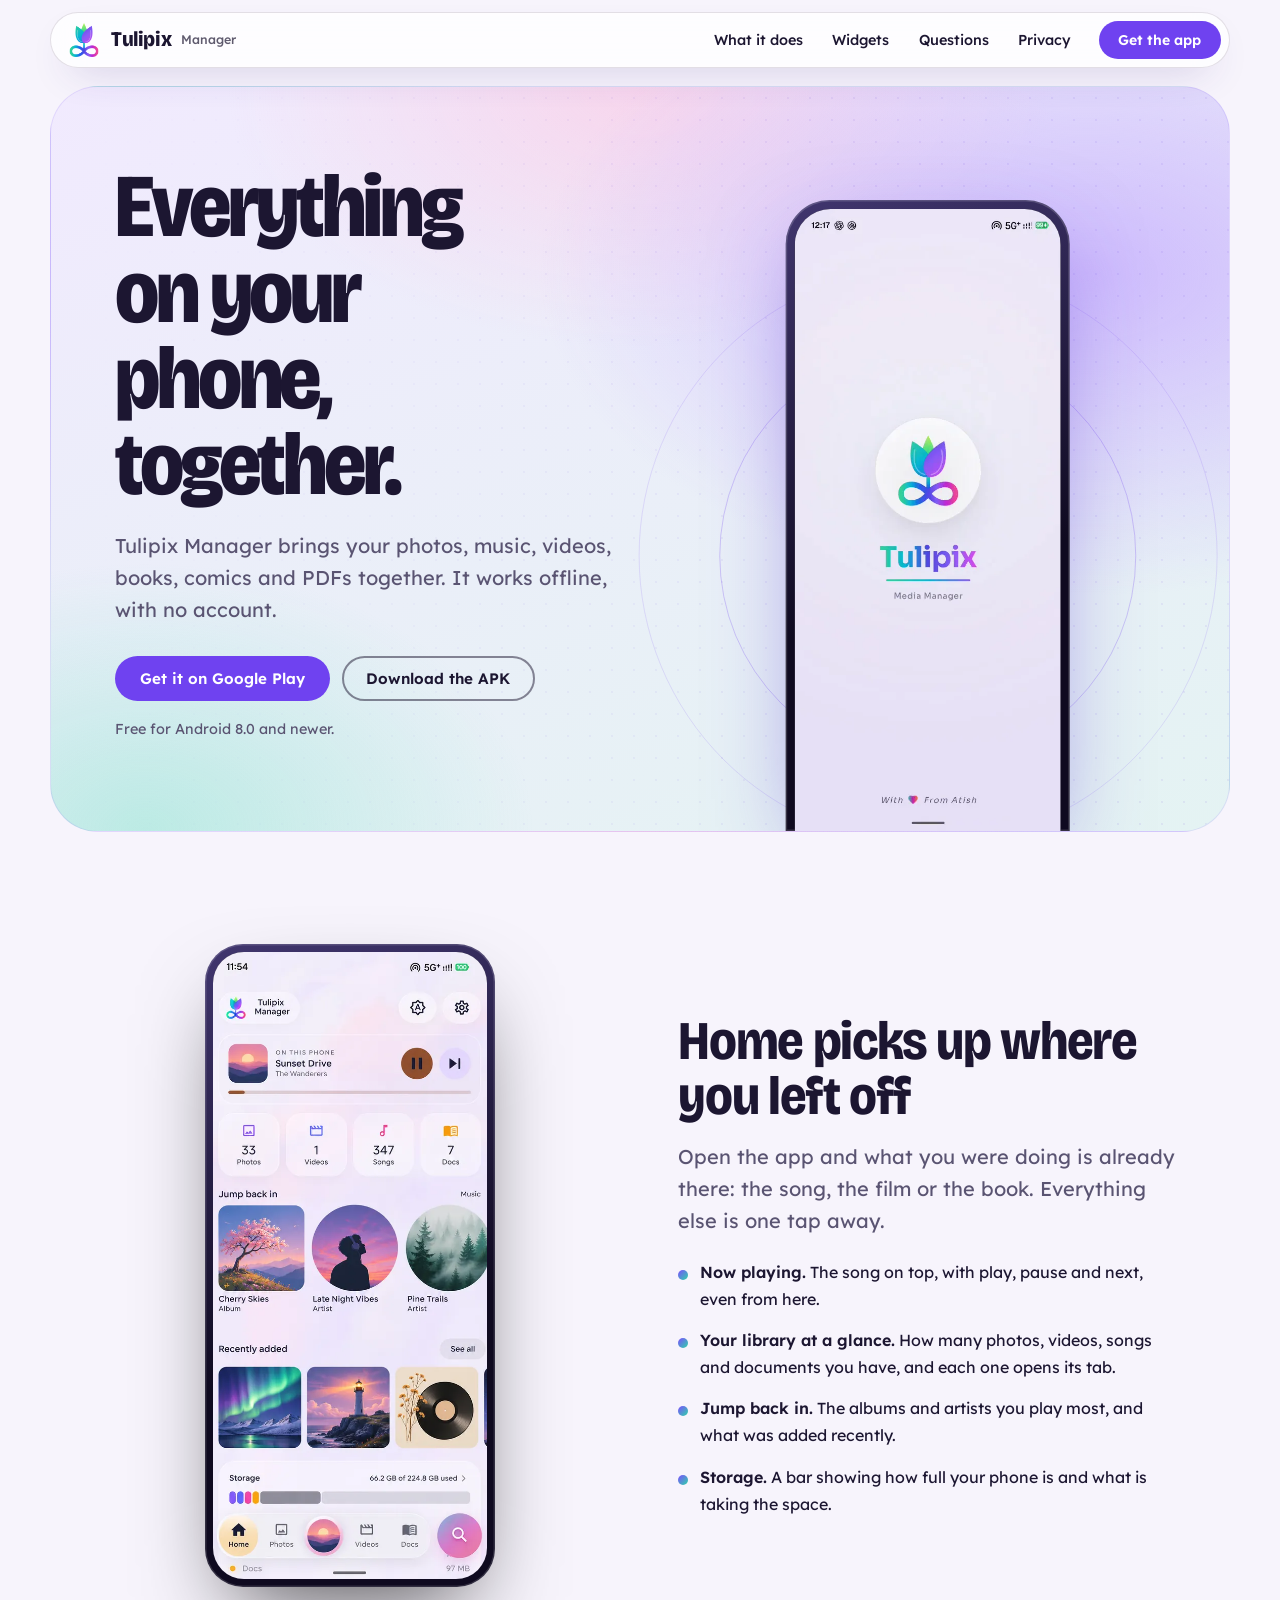
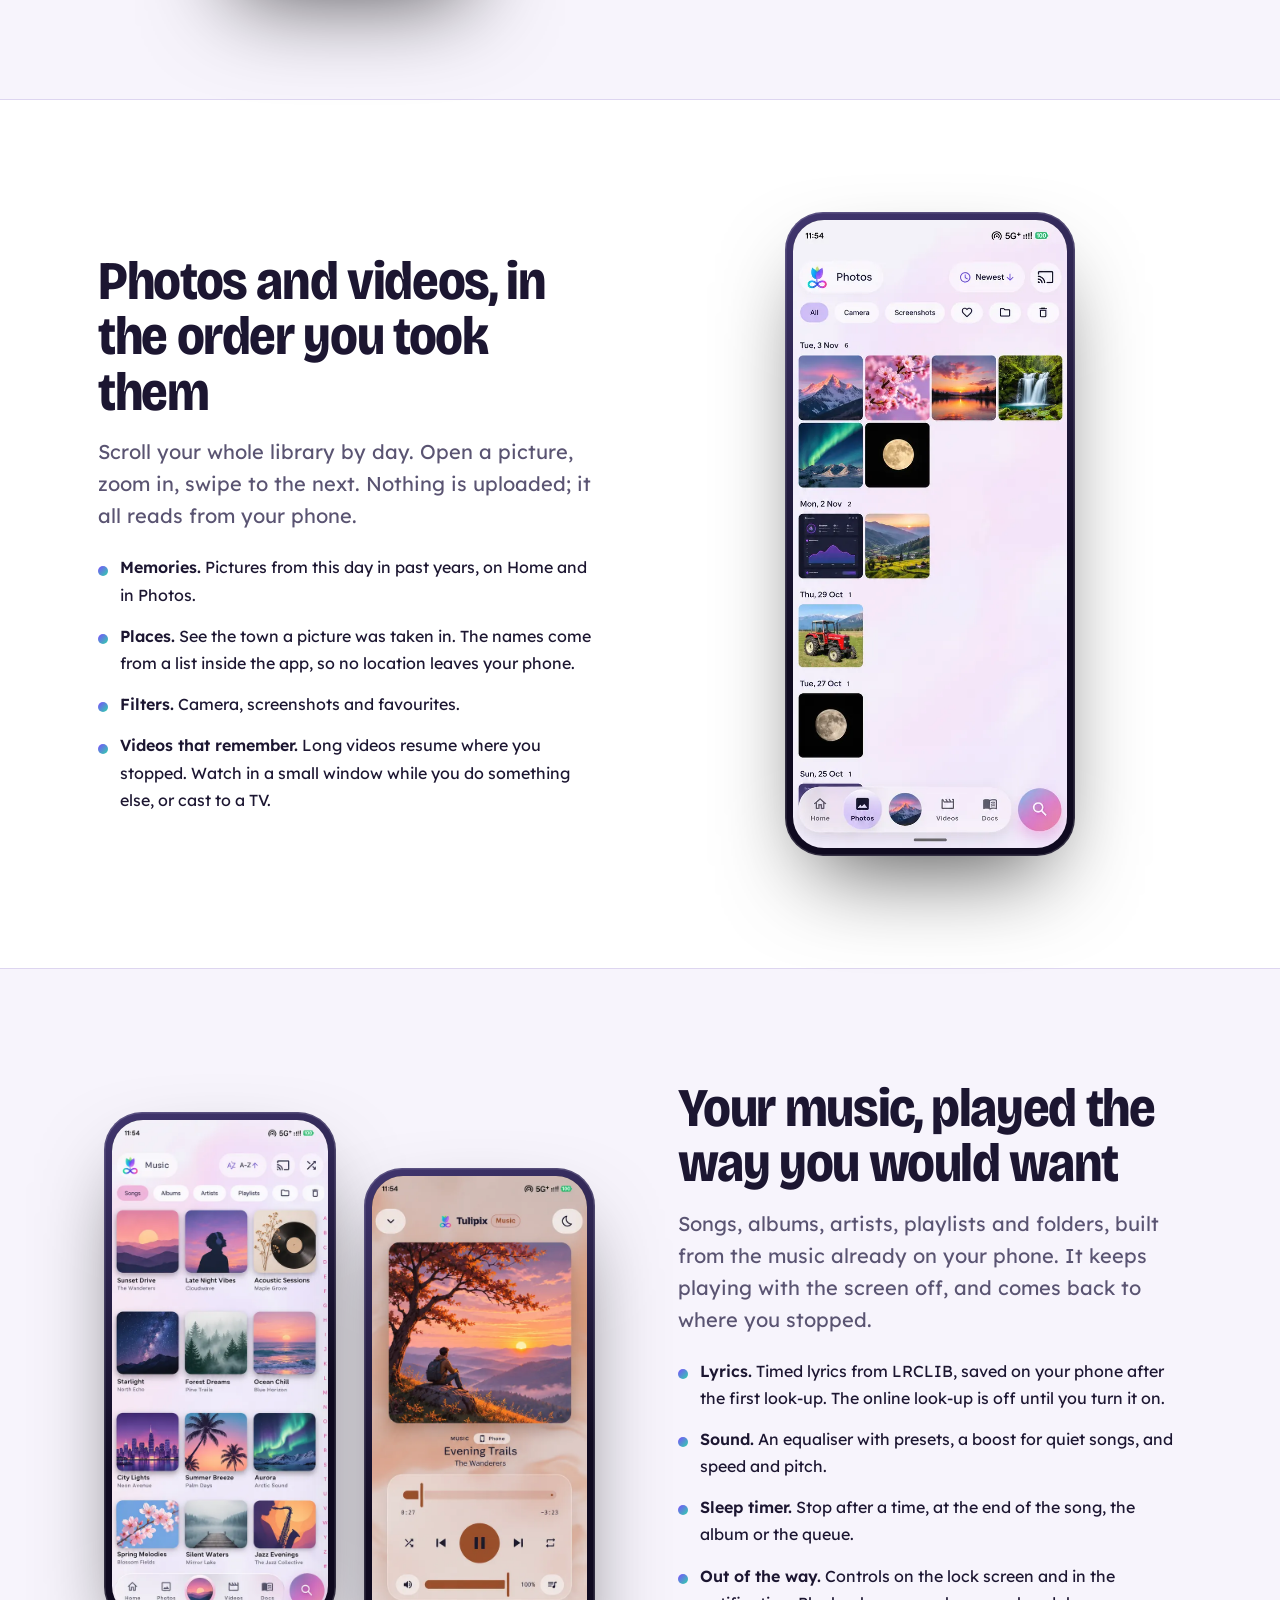
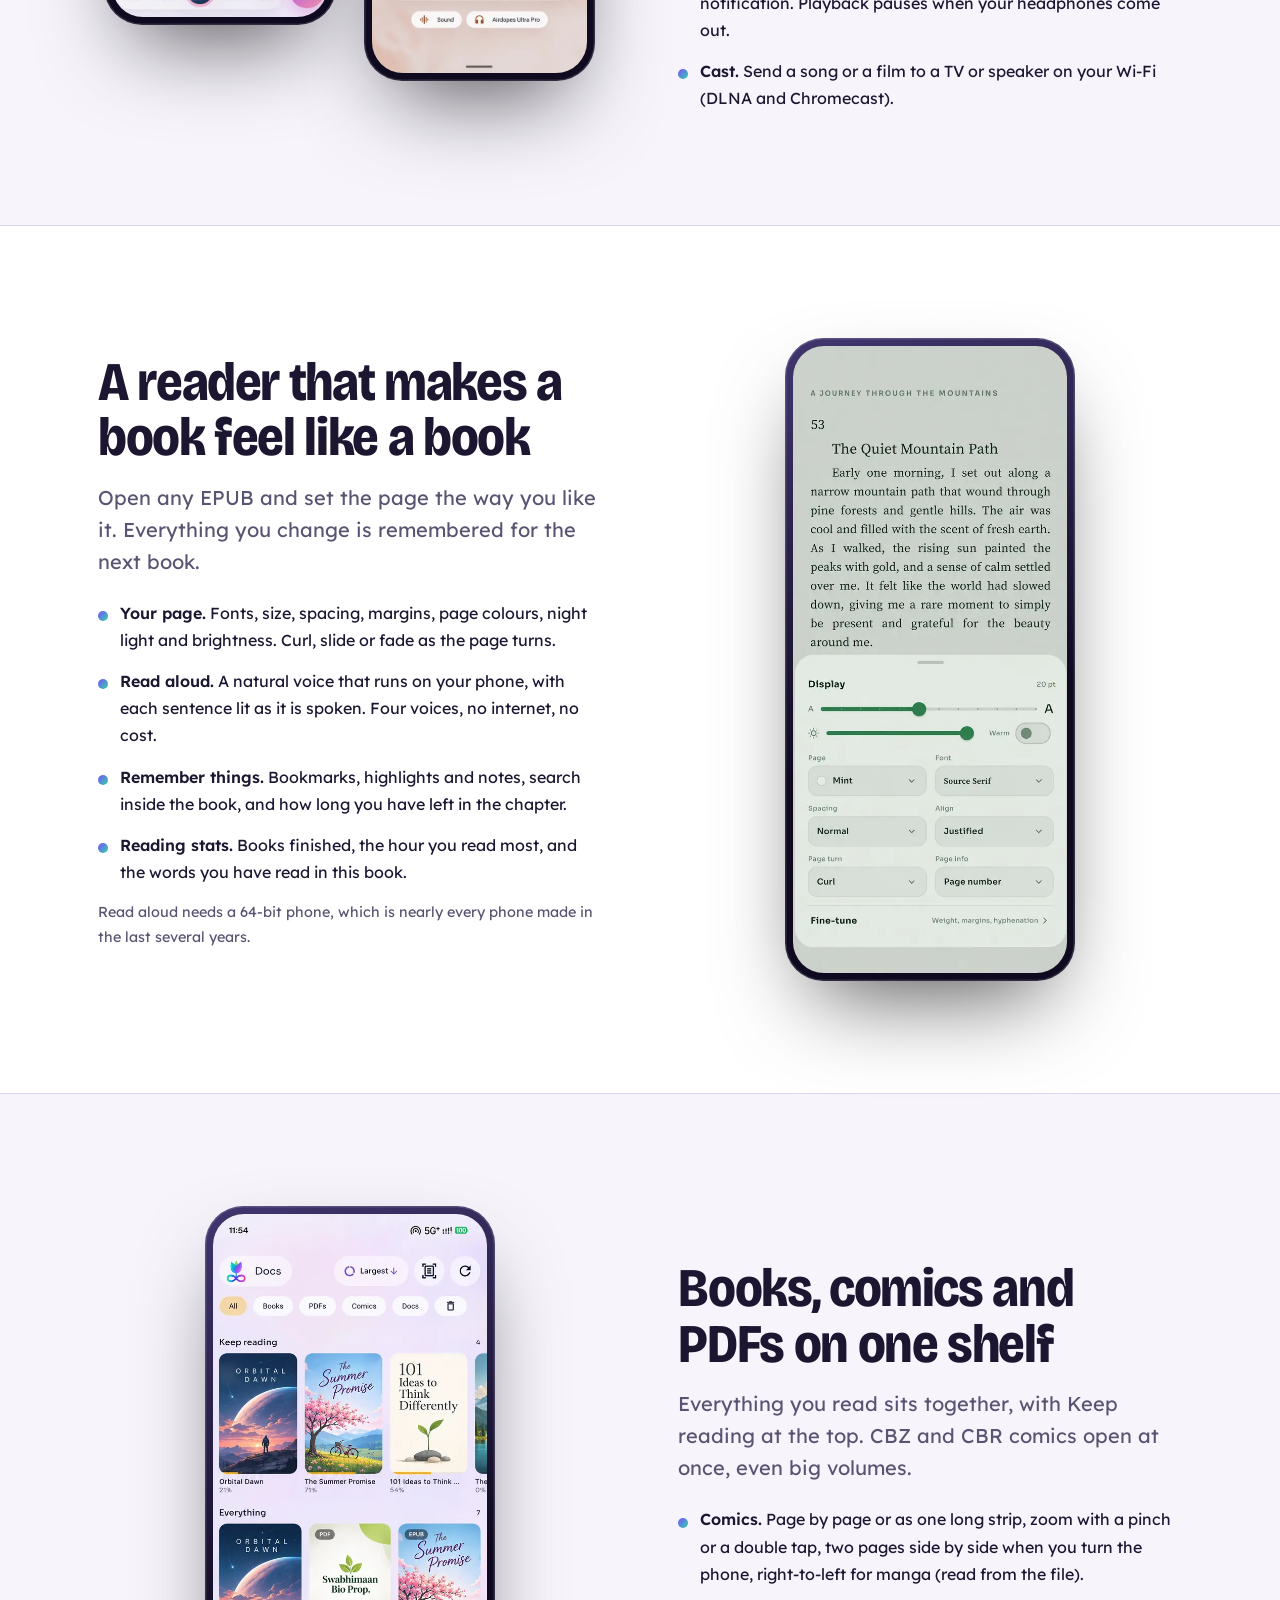
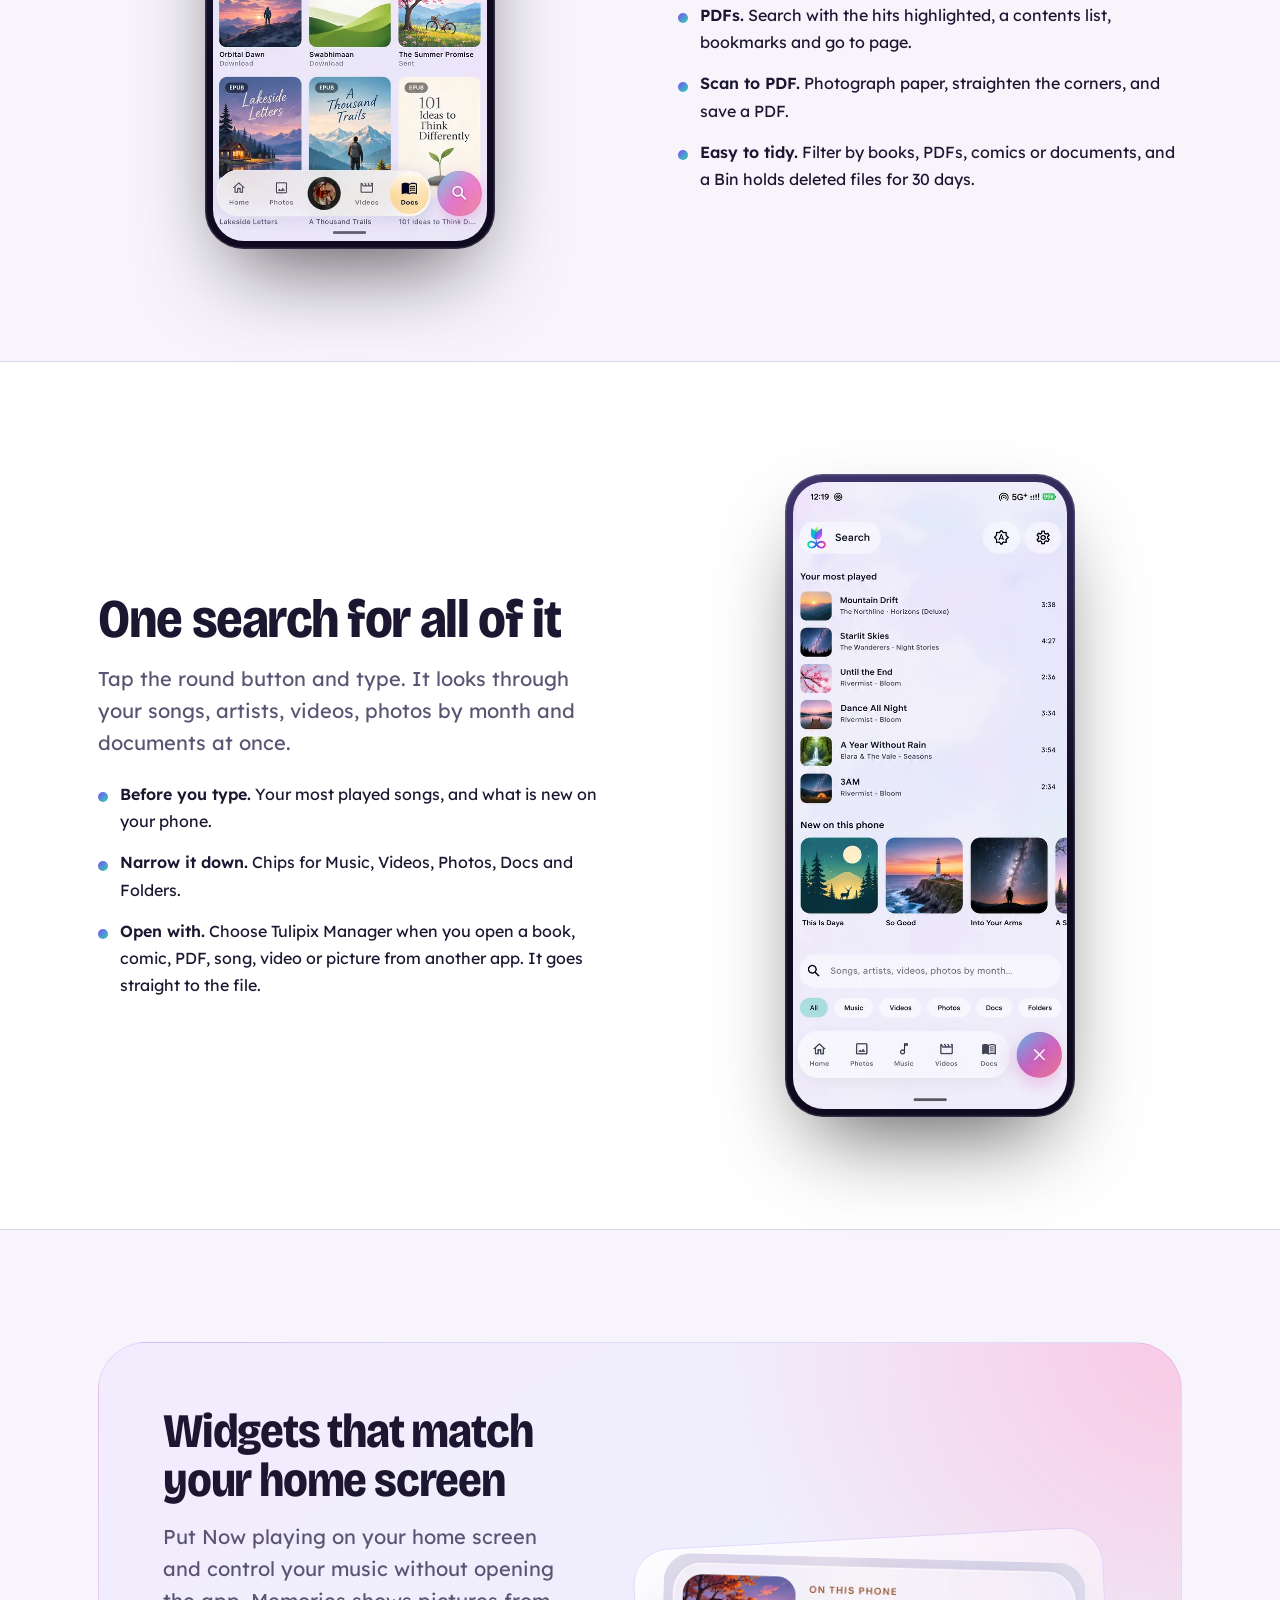
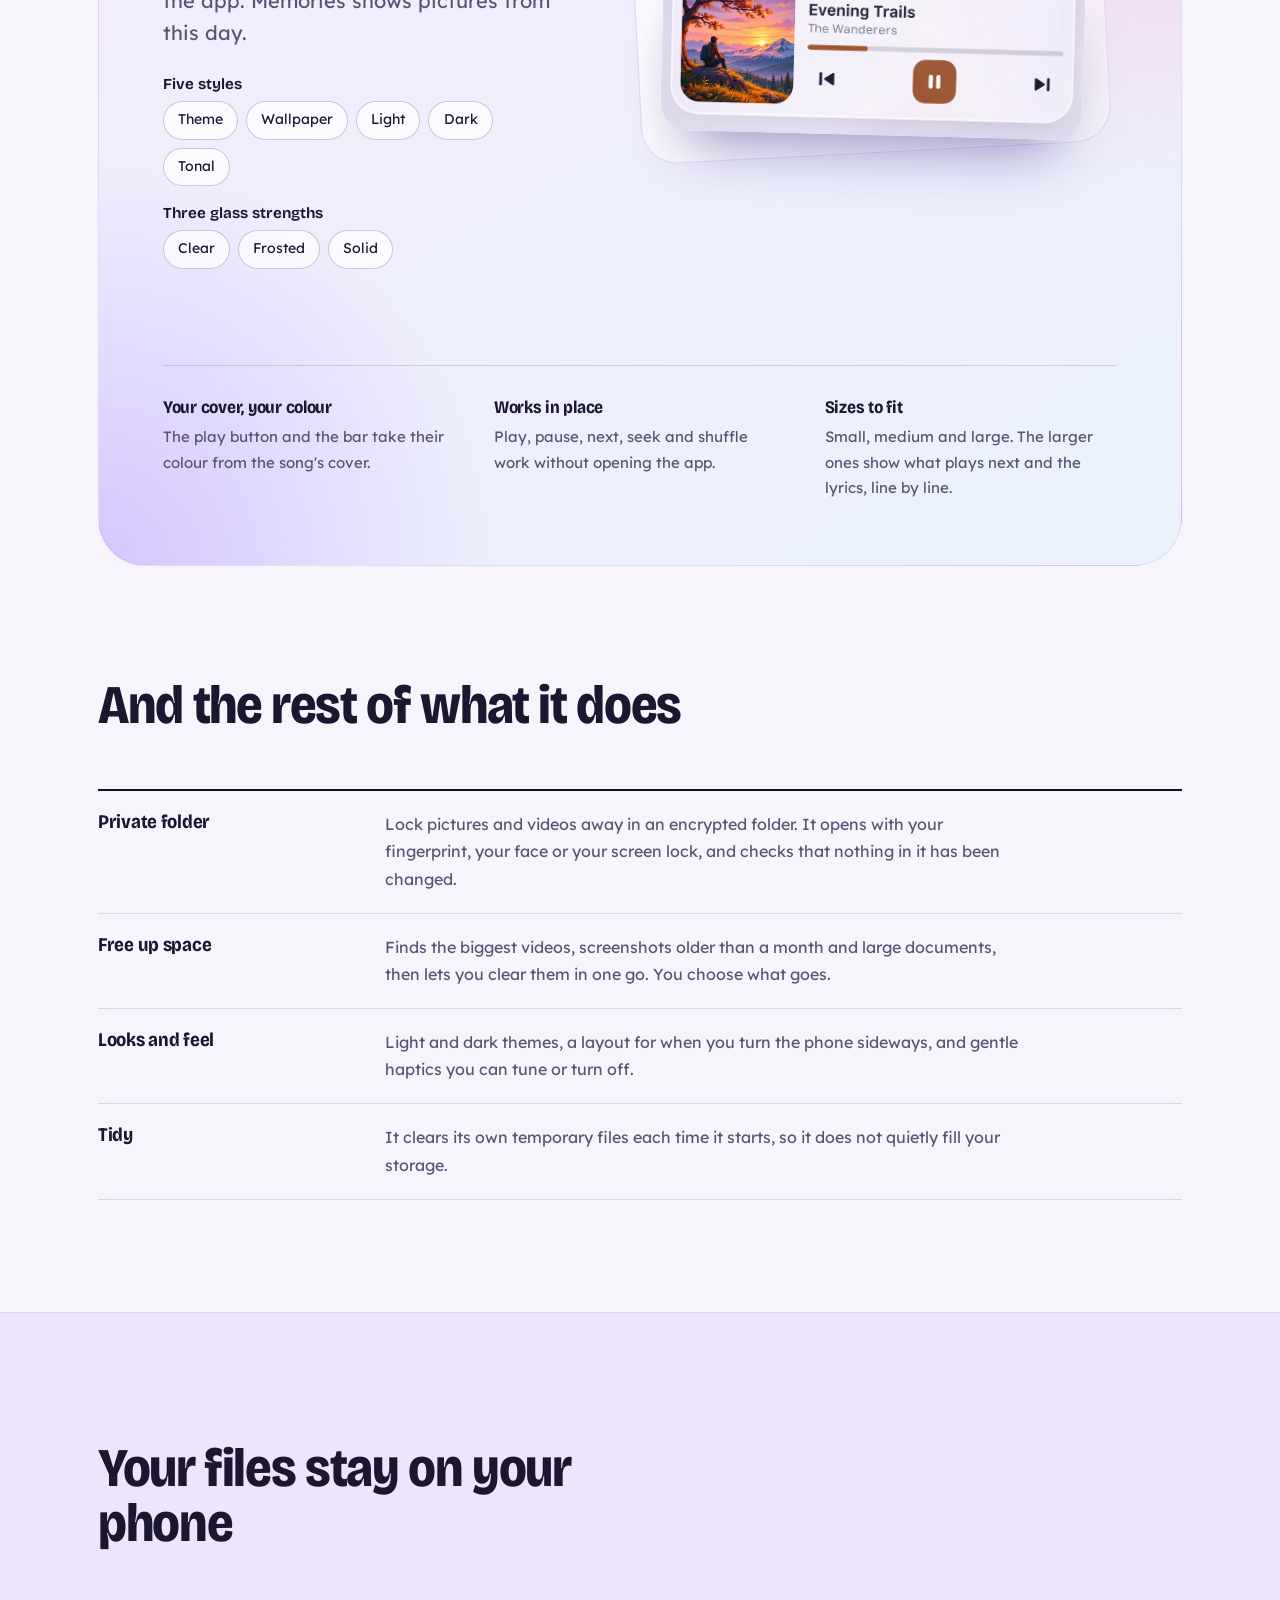
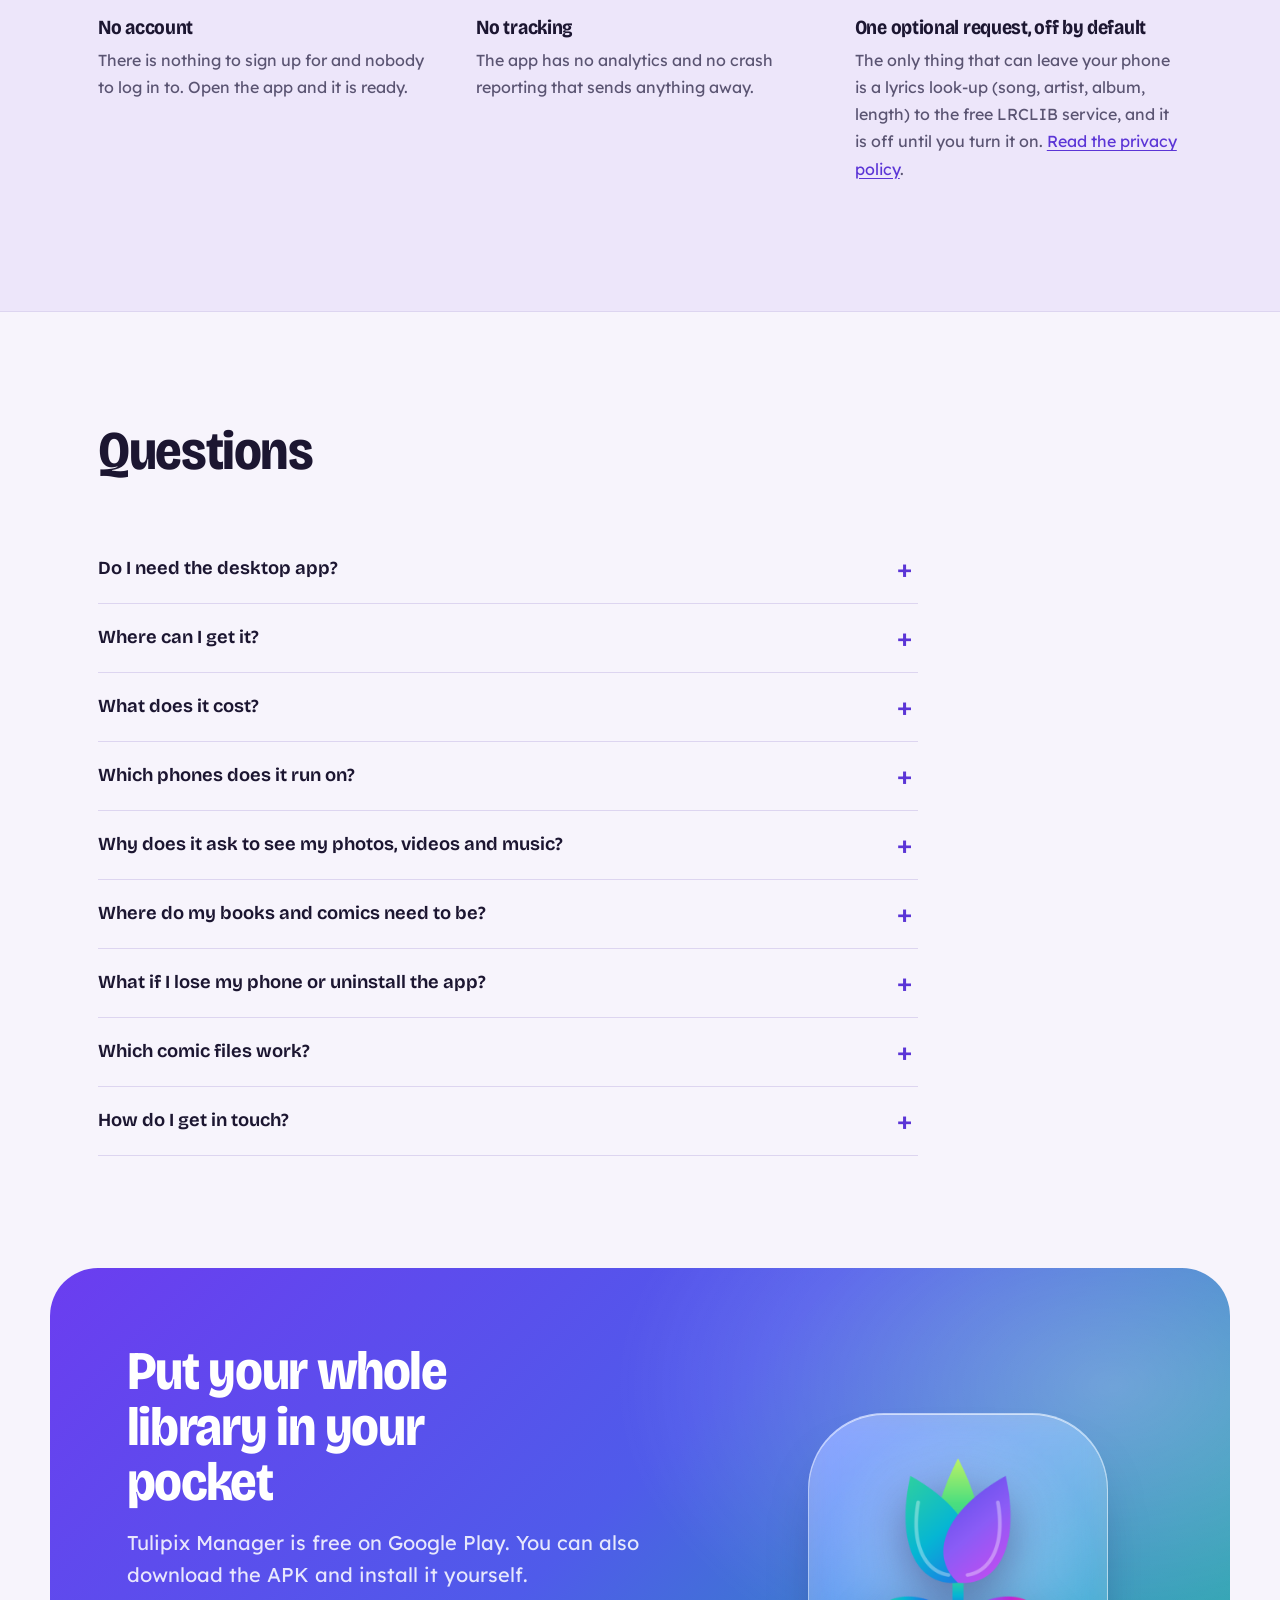
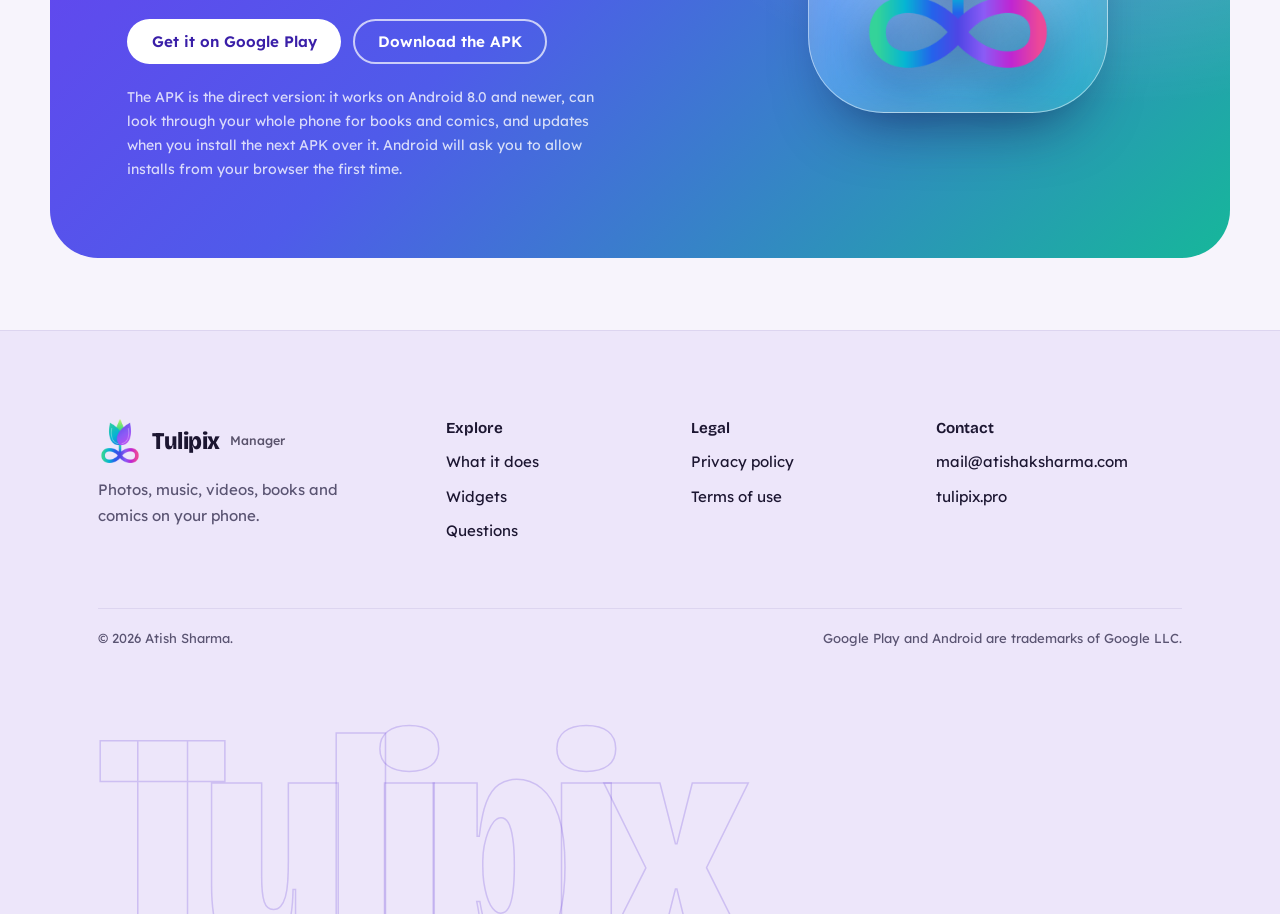
==== commit ec497203: "Site update: light theme, SEO and llms.txt, APK download, copy fixes" ====
--- a/manager/index.html
+++ b/manager/index.html
@@ -19,6 +19,14 @@
 <link rel="preload" href="../assets/fonts/bricolage.woff2" as="font" type="font/woff2" crossorigin>
 <link rel="stylesheet" href="../assets/css/base.css">
 <link rel="stylesheet" href="assets/manager.css">
+<meta name="robots" content="index,follow,max-image-preview:large">
+<meta property="og:site_name" content="Tulipix">
+<meta property="og:image:width" content="1200">
+<meta property="og:image:height" content="630">
+<meta property="og:image:alt" content="Tulipix Manager on a phone">
+<meta property="og:locale" content="en">
+<script type="application/ld+json">{"@context": "https://schema.org", "@graph": [{"@type": "SoftwareApplication", "@id": "https://tulipix.pro/manager/#app", "name": "Tulipix Manager", "applicationCategory": "MultimediaApplication", "operatingSystem": "Android 8.0+", "description": "One Android app for your photos, music, videos, books, comics and PDFs. Works offline, with no account and no tracking.", "url": "https://tulipix.pro/manager/", "image": "https://tulipix.pro/manager/assets/img/og.png", "downloadUrl": "https://play.google.com/store/apps/details?id=app.tulipix.phone", "installUrl": "https://play.google.com/store/apps/details?id=app.tulipix.phone", "offers": {"@type": "Offer", "price": "0", "priceCurrency": "USD"}, "author": {"@type": "Person", "name": "Atish Sharma", "url": "https://tulipix.pro", "email": "mail@atishaksharma.com"}, "publisher": {"@id": "https://tulipix.pro/#org"}, "privacyPolicy": "https://tulipix.pro/manager/privacy/", "featureList": ["Photos and videos by day, Memories, places", "Music player with lyrics, equaliser and sleep timer", "EPUB reader with read aloud", "Comic reader (CBZ, CBR) with strip mode and zoom", "PDF reader and Scan to PDF", "One search across everything", "Home screen widgets", "Encrypted Private folder"]}, {"@type": "BreadcrumbList", "itemListElement": [{"@type": "ListItem", "position": 1, "name": "Tulipix", "item": "https://tulipix.pro/"}, {"@type": "ListItem", "position": 2, "name": "Tulipix Manager", "item": "https://tulipix.pro/manager/"}]}]}</script>
+<script type="application/ld+json">{"@context": "https://schema.org", "@type": "FAQPage", "mainEntity": [{"@type": "Question", "name": "Do I need the desktop app?", "acceptedAnswer": {"@type": "Answer", "text": "No. Tulipix Manager is a complete app on its own. It is the offline version of the Tulipix companion, and it never looks for a computer."}}, {"@type": "Question", "name": "Where can I get it?", "acceptedAnswer": {"@type": "Answer", "text": "On Google Play, or as a direct download: tulipix-manager-app.apk. They are the same app. Pick Google Play for automatic updates."}}, {"@type": "Question", "name": "What does it cost?", "acceptedAnswer": {"@type": "Answer", "text": "The app is free on Google Play and as a direct download."}}, {"@type": "Question", "name": "Which phones does it run on?", "acceptedAnswer": {"@type": "Answer", "text": "Android 8.0 or newer. Read aloud needs a 64-bit phone; on others the button is hidden and everything else works."}}, {"@type": "Question", "name": "Why does it ask to see my photos, videos and music?", "acceptedAnswer": {"@type": "Answer", "text": "Because that is what it shows you. It reads them on your phone to build the library and never sends them anywhere."}}, {"@type": "Question", "name": "Where do my books and comics need to be?", "acceptedAnswer": {"@type": "Answer", "text": "Anywhere you can pick them from. In the Google Play version you add files with Android's file picker and Tulipix keeps a copy in its Docs. In the version from this site it can look through the whole phone for them."}}, {"@type": "Question", "name": "What if I lose my phone or uninstall the app?", "acceptedAnswer": {"@type": "Answer", "text": "Files in your normal library are untouched. Files in the Private folder are encrypted with a key that lives only on that phone, so they cannot be recovered. Keep your own copy of anything you cannot lose."}}, {"@type": "Question", "name": "Which comic files work?", "acceptedAnswer": {"@type": "Answer", "text": "CBZ and CBR (including RAR 3 to 5). Comics with a password cannot be opened."}}, {"@type": "Question", "name": "How do I get in touch?", "acceptedAnswer": {"@type": "Answer", "text": "Write to mail@atishaksharma.com."}}]}</script>
 </head>
 <body class="site-manager">
 <a class="skip" href="#main">Skip to content</a>
@@ -239,7 +247,7 @@
       <div><h4>Legal</h4><ul><li><a href="privacy/">Privacy policy</a></li><li><a href="terms/">Terms of use</a></li></ul></div>
       <div><h4>Contact</h4><ul><li><a href="mailto:mail@atishaksharma.com">mail@atishaksharma.com</a></li><li><a href="../">tulipix.pro</a></li></ul></div>
     </div>
-    <p class="fine"><span>&copy; 2026 Atish Sharma. Made by Atish Ak Sharma.</span><span>Google Play and Android are trademarks of Google LLC.</span></p>
+    <p class="fine"><span>&copy; 2026 Atish Sharma.</span><span>Google Play and Android are trademarks of Google LLC.</span></p>
     <div class="big" aria-hidden="true">Tulipix</div>
   </div>
 </footer>
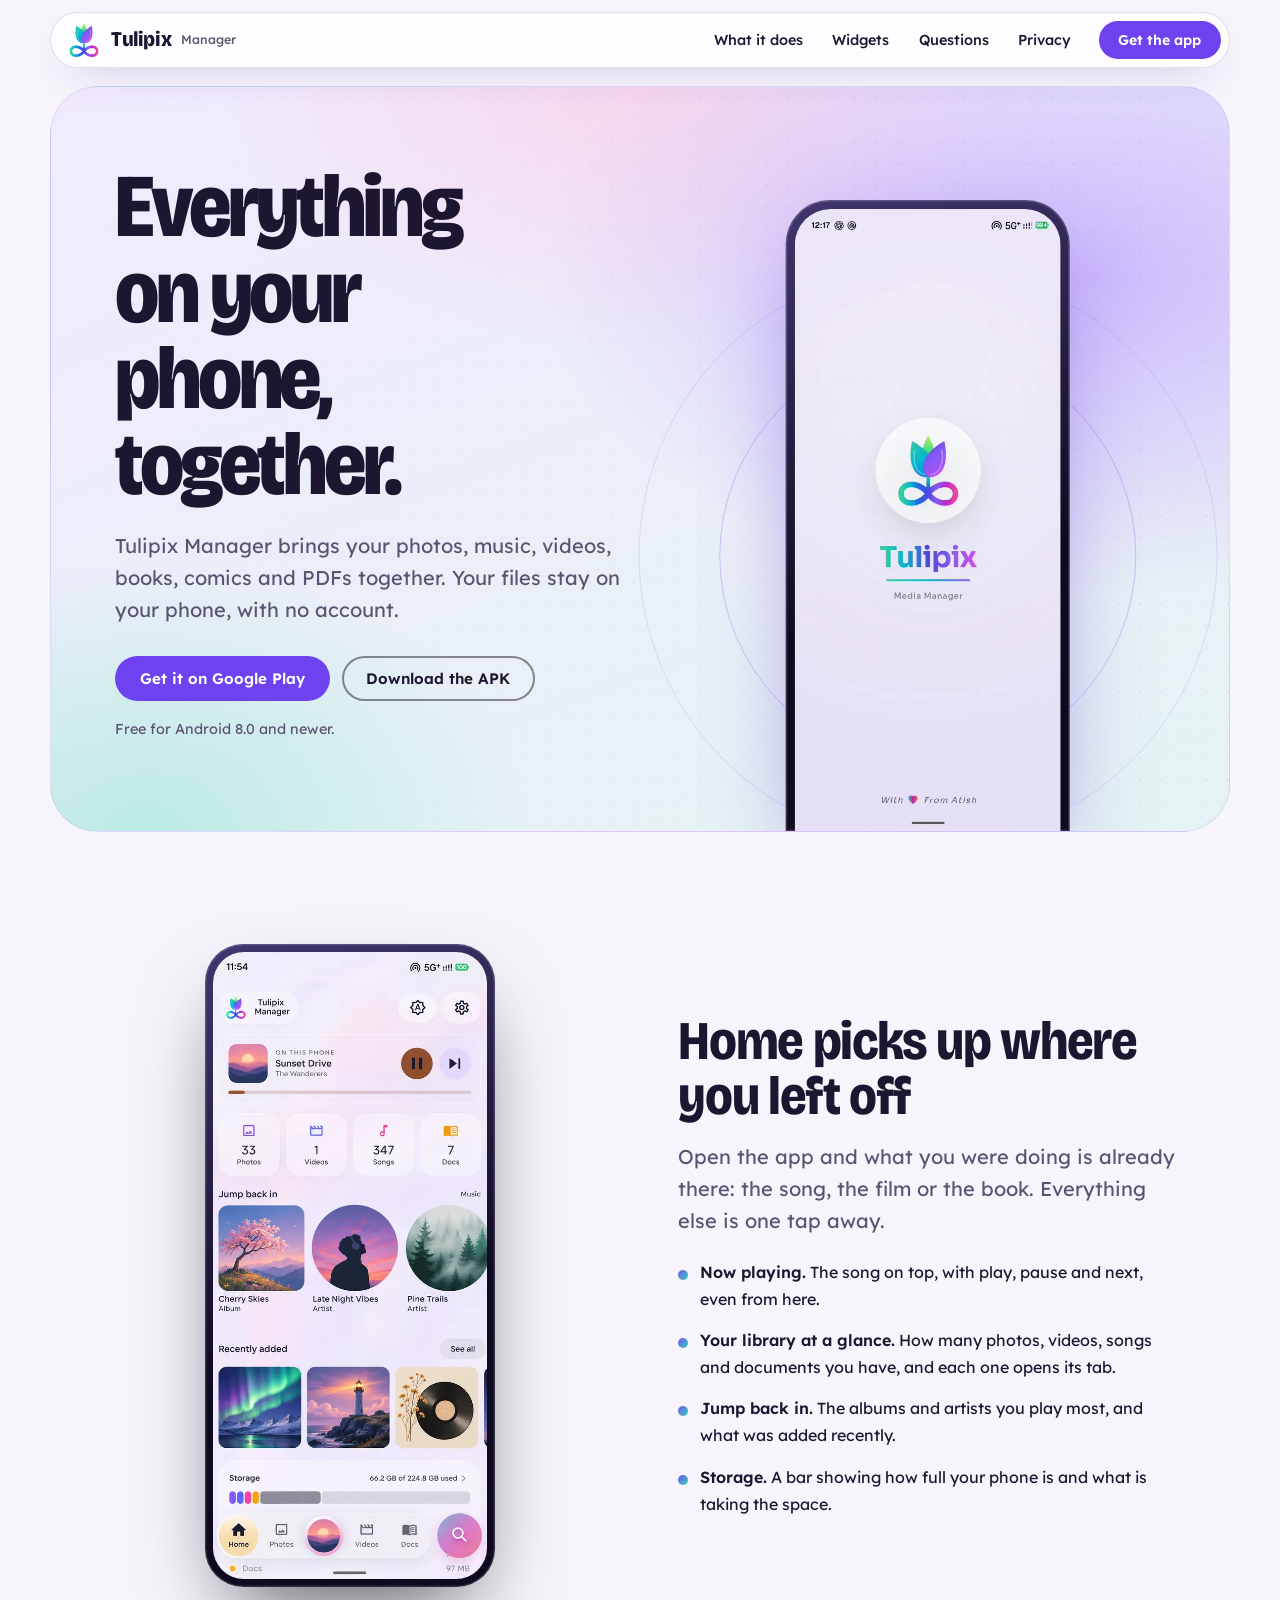
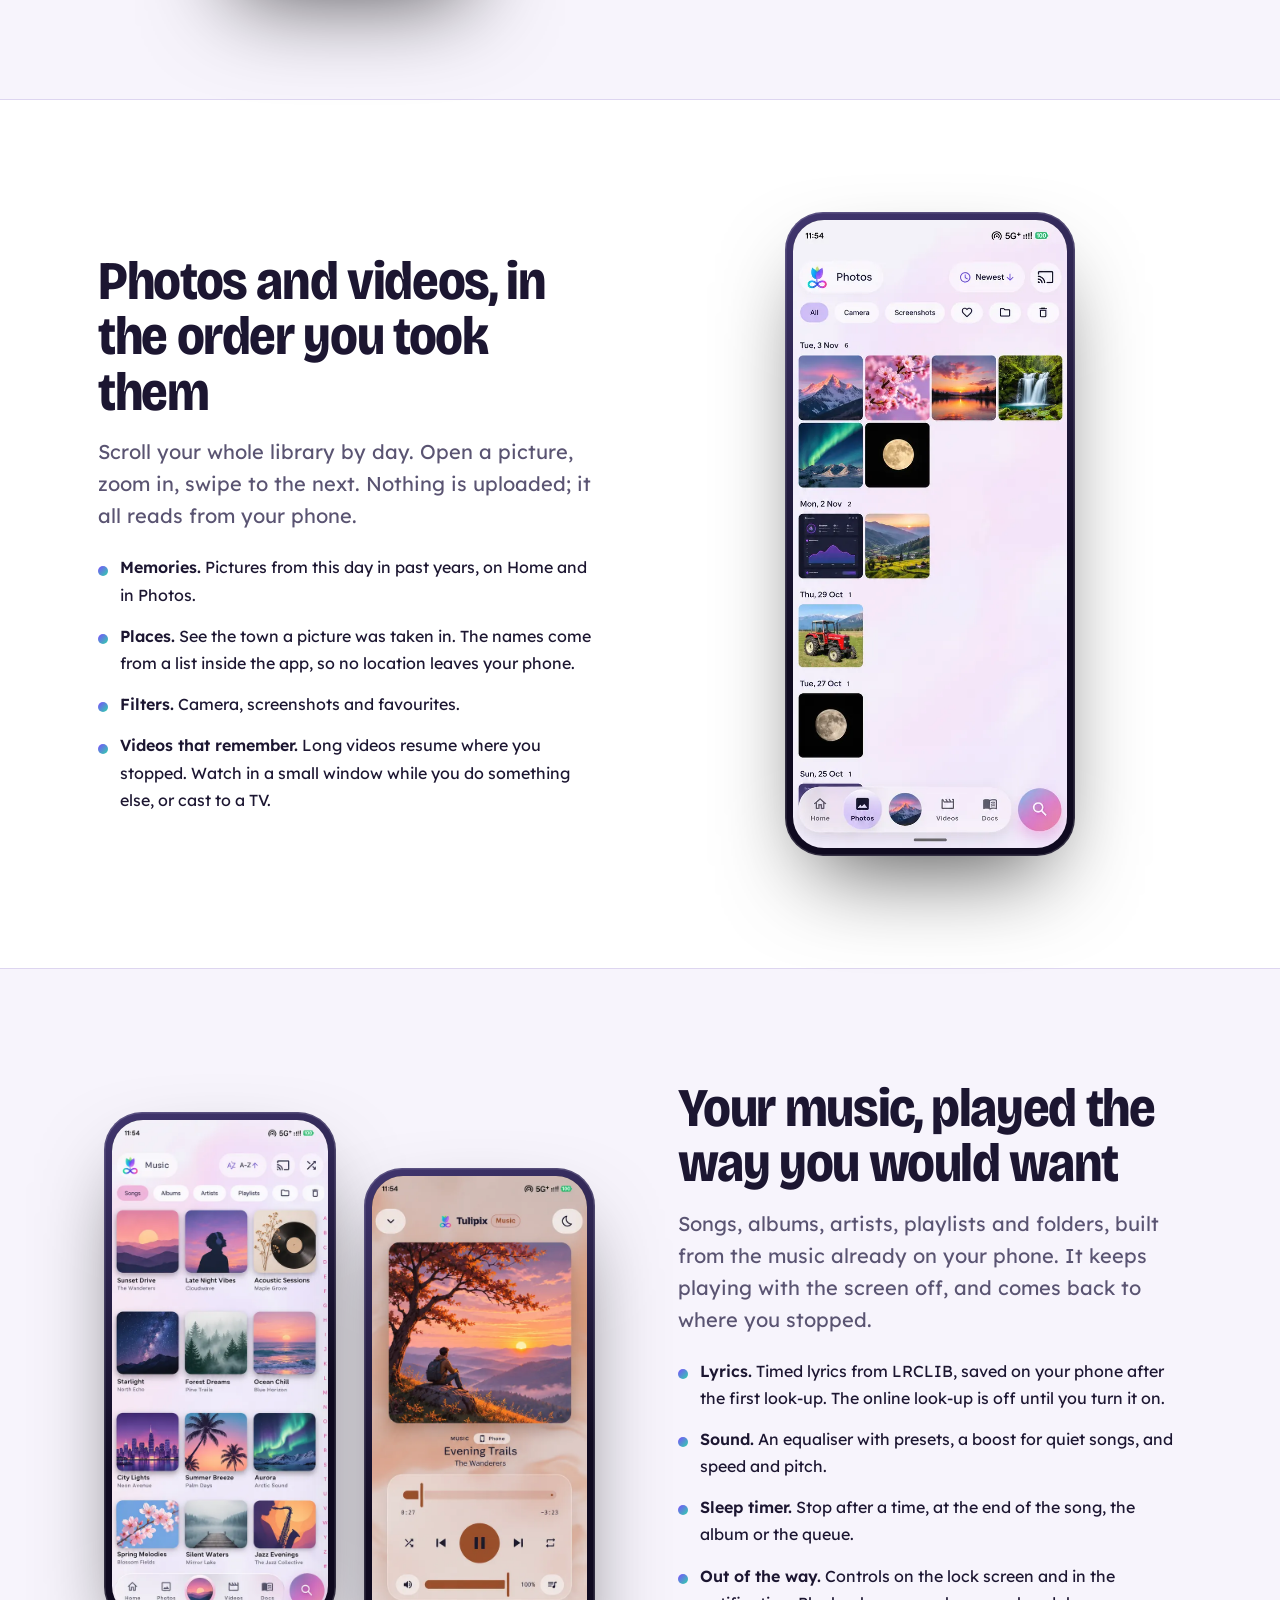
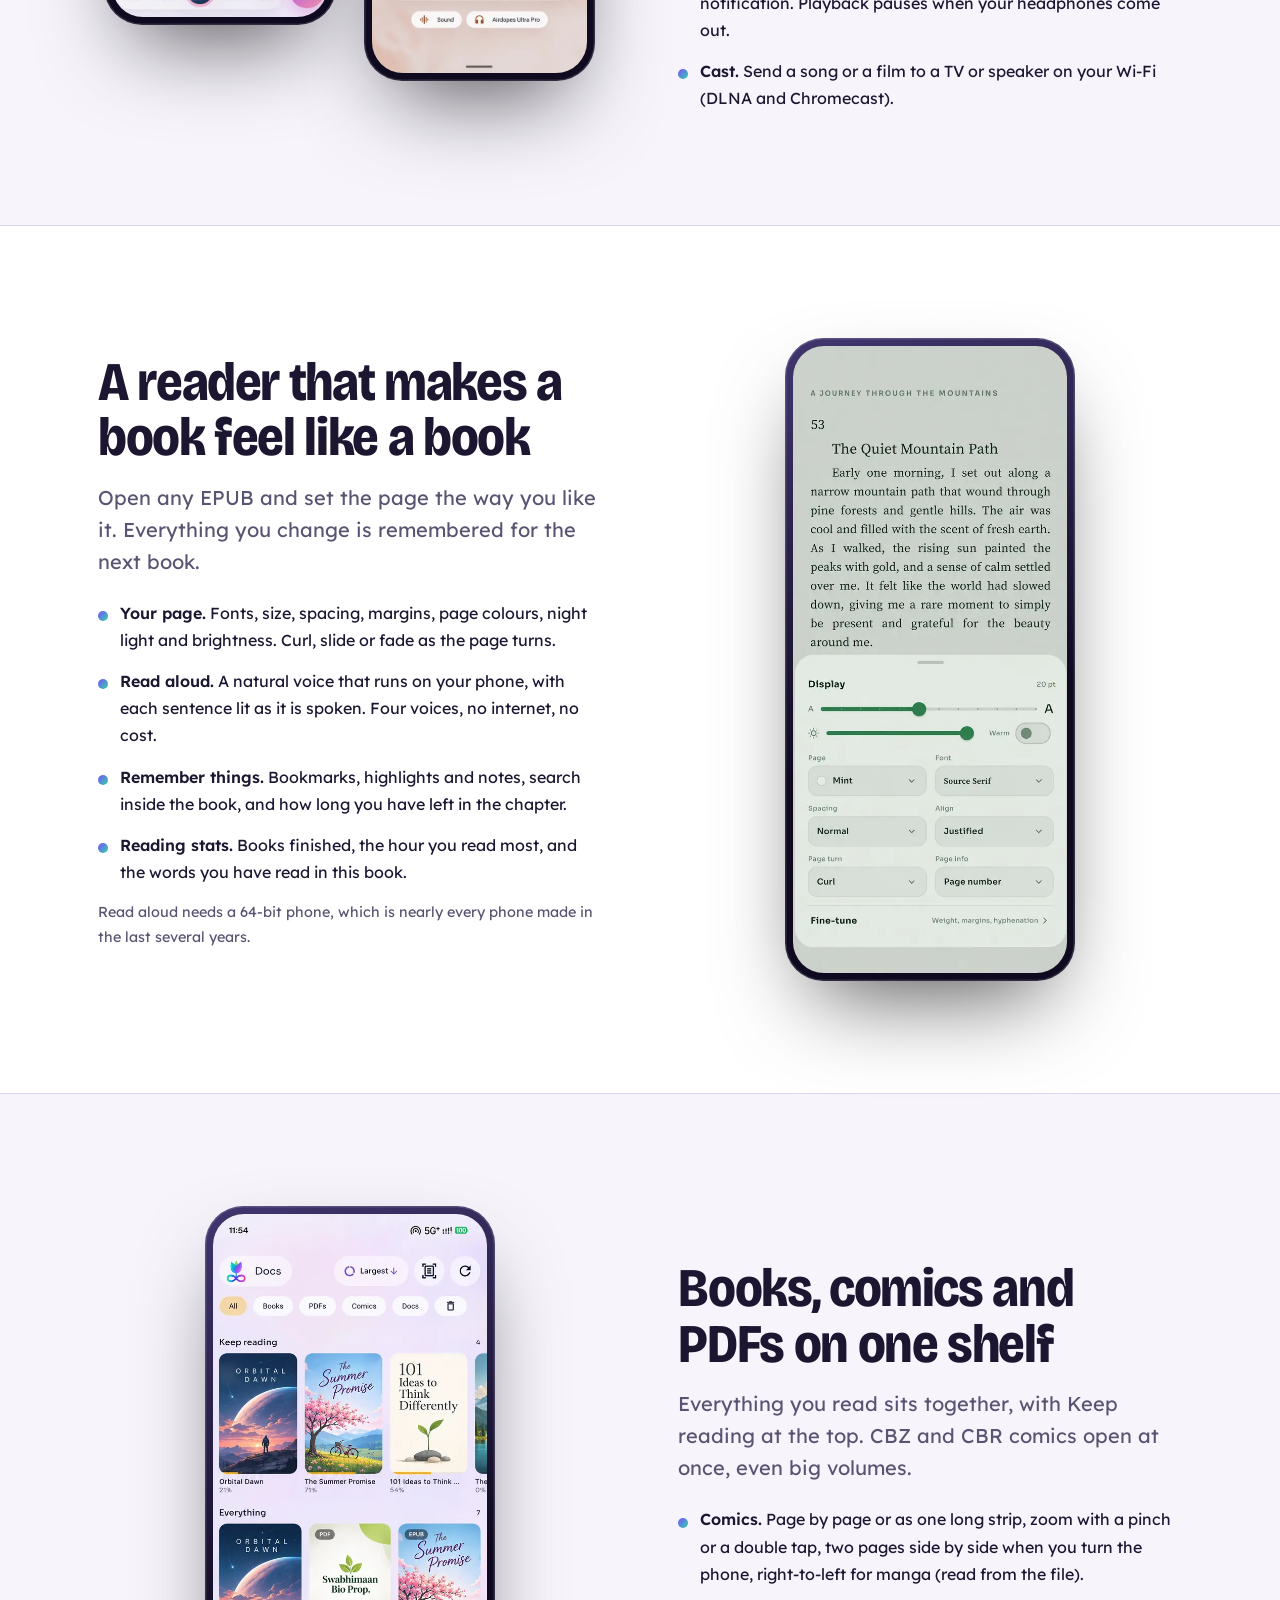
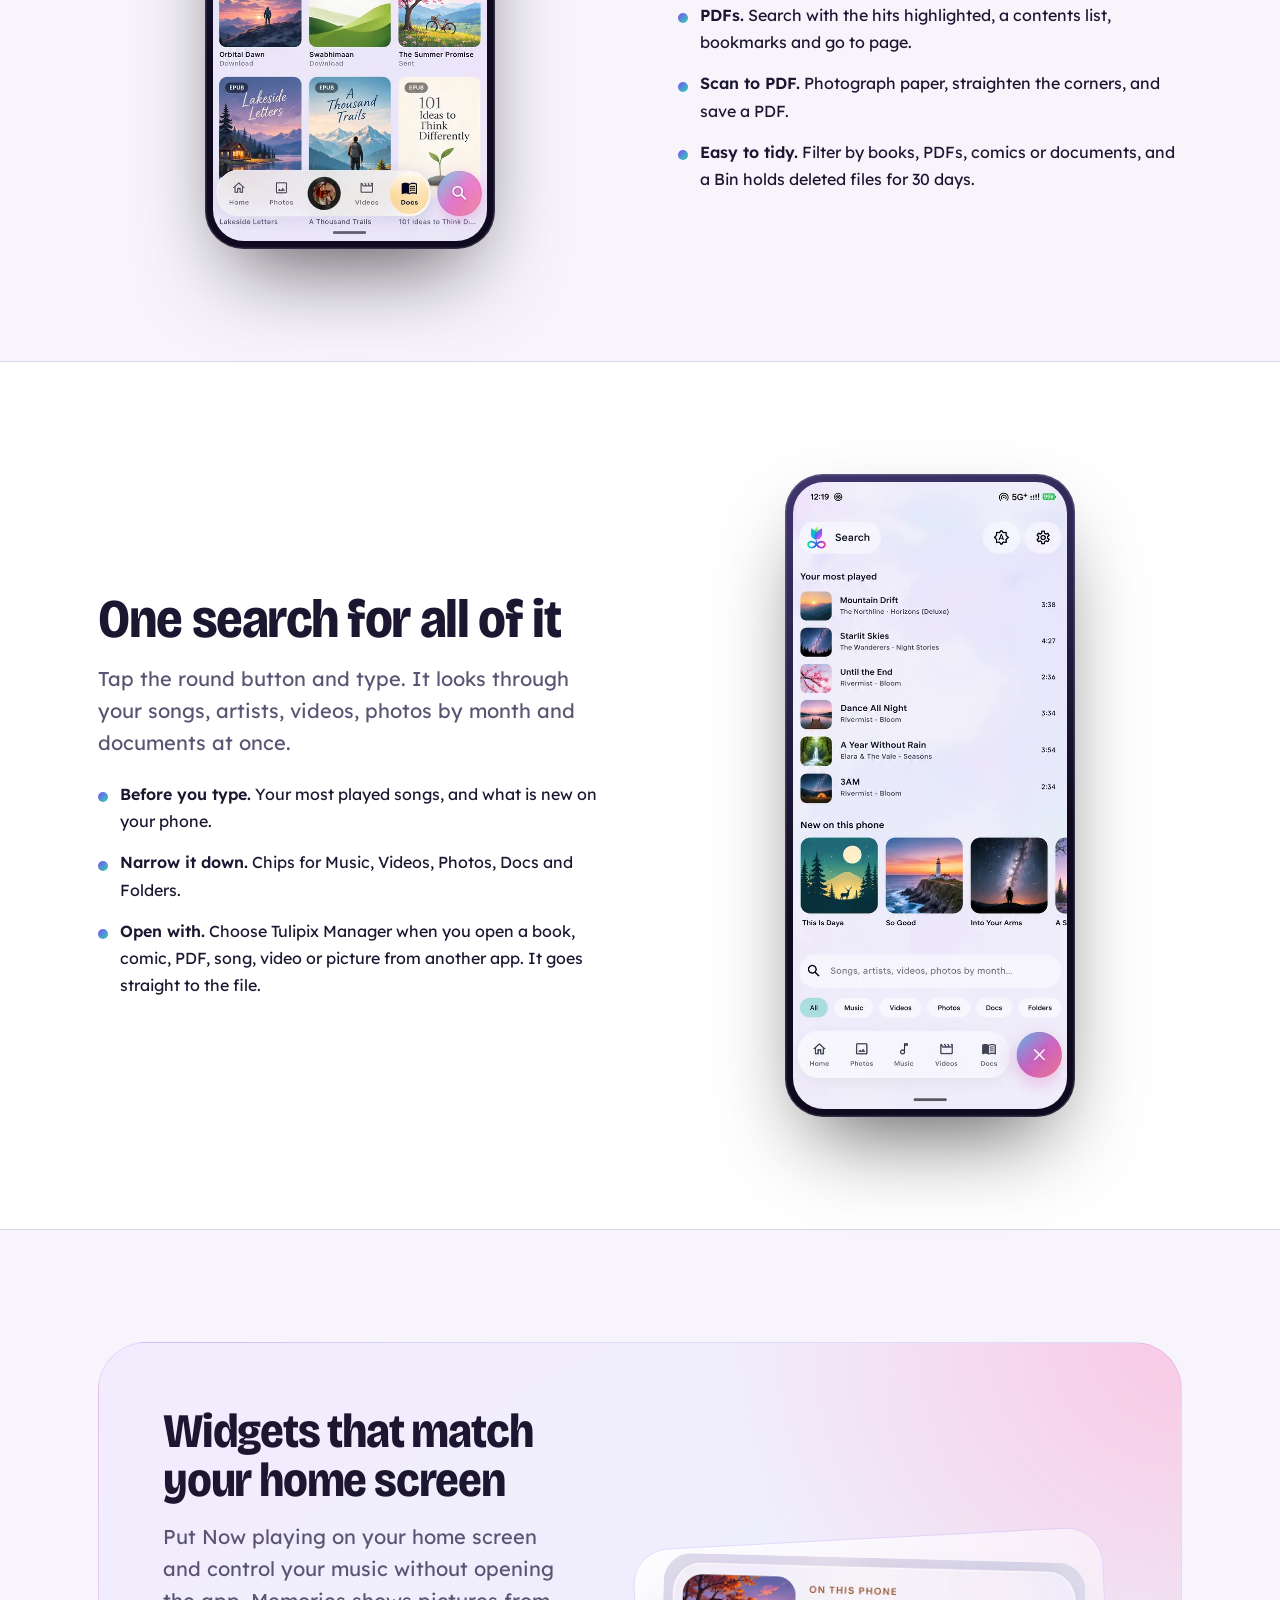
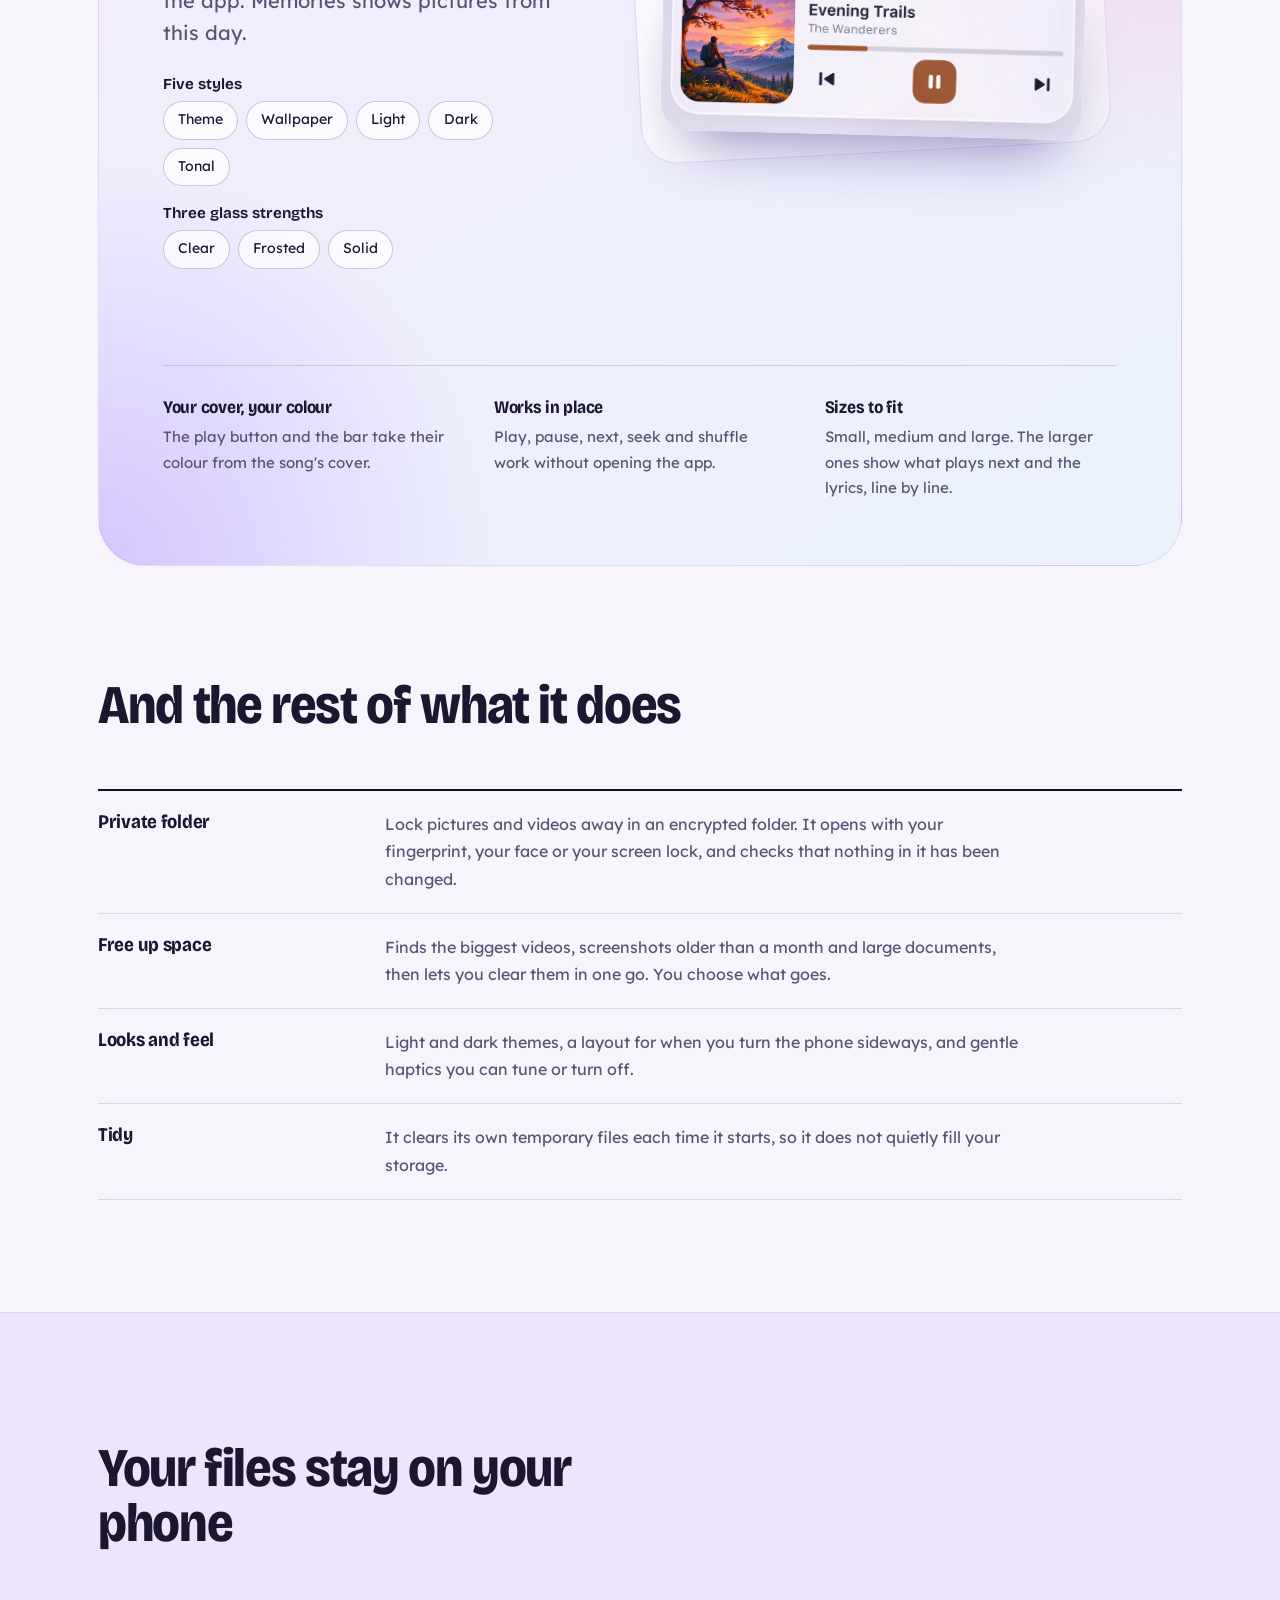
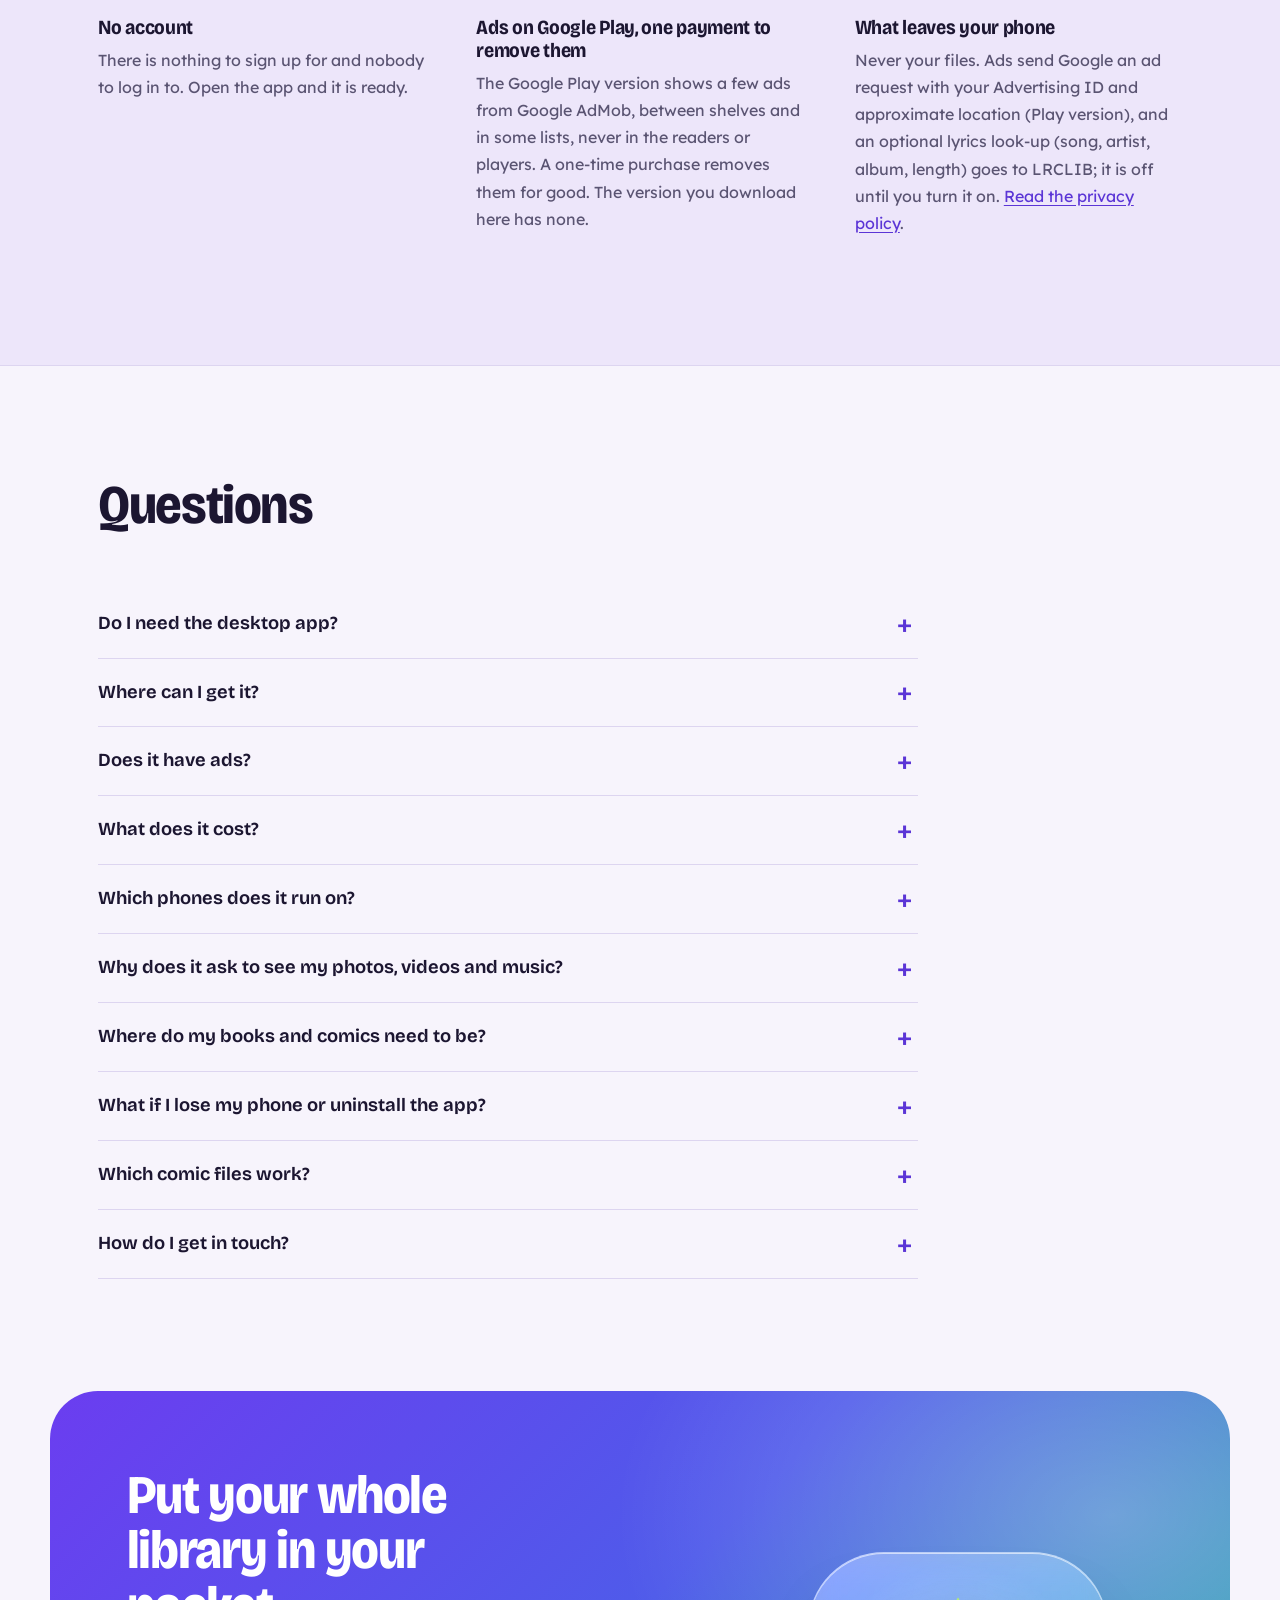
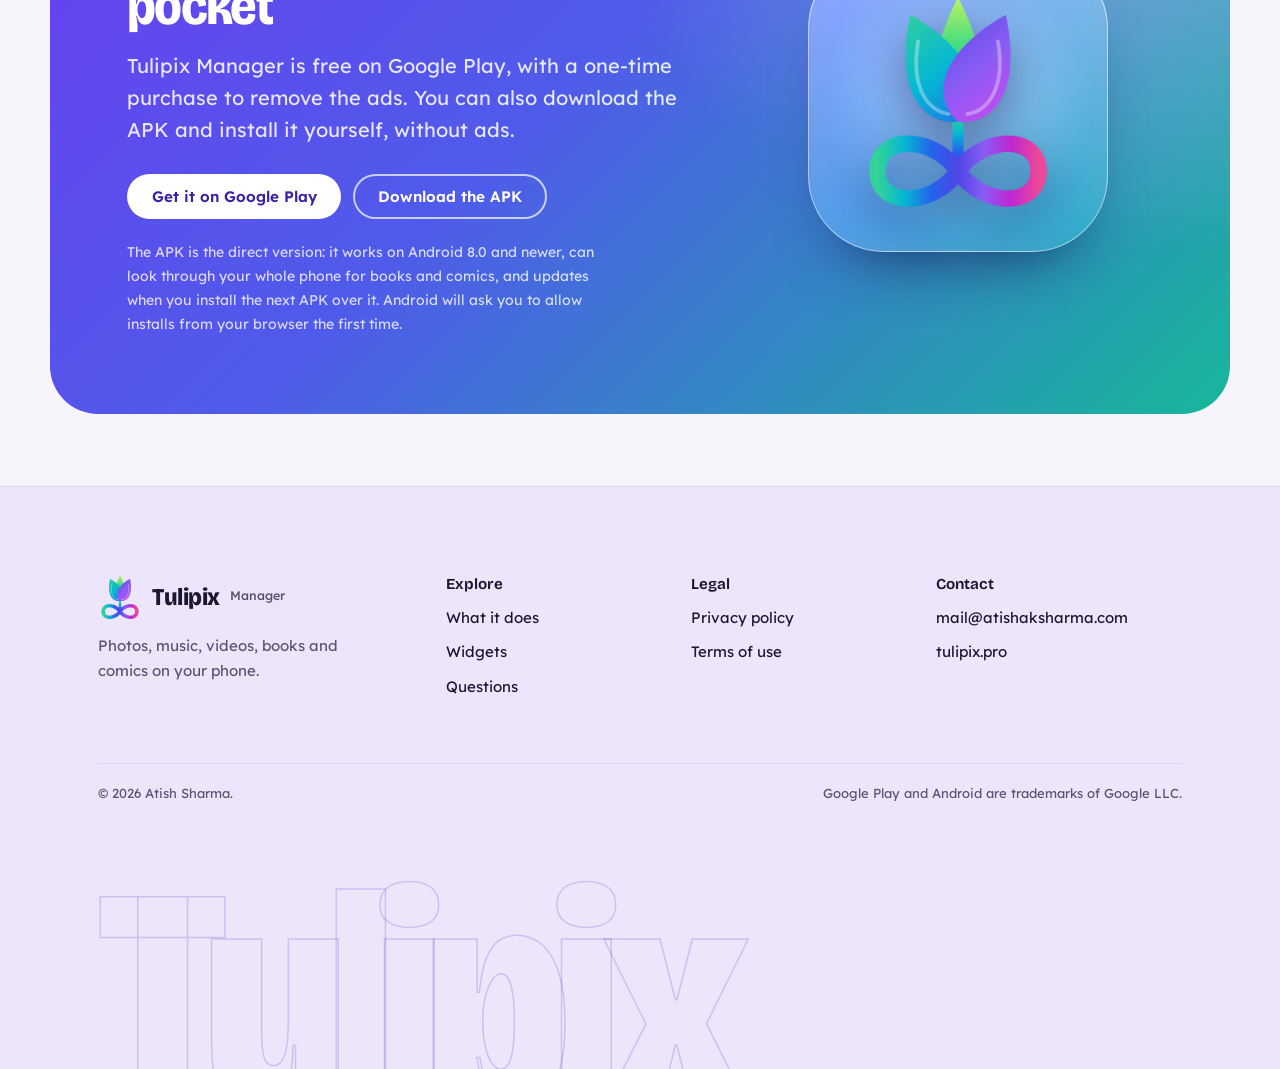
==== commit b4ae6450: "Describe ads and Remove ads in policy, terms and pages; add app-ads.txt" ====
--- a/manager/index.html
+++ b/manager/index.html
@@ -4,14 +4,14 @@
 <meta charset="utf-8">
 <meta name="viewport" content="width=device-width,initial-scale=1">
 <title>Tulipix Manager: your photos, music, videos, books and comics in one app</title>
-<meta name="description" content="Tulipix Manager is one Android app for your photos, music, videos, books, comics and PDFs. It works offline, with no account.">
+<meta name="description" content="Tulipix Manager is one Android app for your photos, music, videos, books, comics and PDFs. Free on Google Play, with no account.">
 <meta name="theme-color" content="#F7F4FC">
 <link rel="icon" href="assets/img/favicon.ico" sizes="any">
 <link rel="icon" type="image/png" sizes="32x32" href="assets/img/favicon-32.png">
 <link rel="apple-touch-icon" href="assets/img/favicon-180.png">
 <meta property="og:type" content="website">
 <meta property="og:title" content="Tulipix Manager">
-<meta property="og:description" content="Photos, music, videos, books and comics on your phone. Offline, with no account.">
+<meta property="og:description" content="Photos, music, videos, books and comics on your phone. Free, with no account.">
 <meta property="og:url" content="https://tulipix.pro/manager/">
 <meta property="og:image" content="https://tulipix.pro/manager/assets/img/og.png">
 <meta name="twitter:card" content="summary_large_image">
@@ -25,8 +25,8 @@
 <meta property="og:image:height" content="630">
 <meta property="og:image:alt" content="Tulipix Manager on a phone">
 <meta property="og:locale" content="en">
-<script type="application/ld+json">{"@context": "https://schema.org", "@graph": [{"@type": "SoftwareApplication", "@id": "https://tulipix.pro/manager/#app", "name": "Tulipix Manager", "applicationCategory": "MultimediaApplication", "operatingSystem": "Android 8.0+", "description": "One Android app for your photos, music, videos, books, comics and PDFs. Works offline, with no account and no tracking.", "url": "https://tulipix.pro/manager/", "image": "https://tulipix.pro/manager/assets/img/og.png", "downloadUrl": "https://play.google.com/store/apps/details?id=app.tulipix.phone", "installUrl": "https://play.google.com/store/apps/details?id=app.tulipix.phone", "offers": {"@type": "Offer", "price": "0", "priceCurrency": "USD"}, "author": {"@type": "Person", "name": "Atish Sharma", "url": "https://tulipix.pro", "email": "mail@atishaksharma.com"}, "publisher": {"@id": "https://tulipix.pro/#org"}, "privacyPolicy": "https://tulipix.pro/manager/privacy/", "featureList": ["Photos and videos by day, Memories, places", "Music player with lyrics, equaliser and sleep timer", "EPUB reader with read aloud", "Comic reader (CBZ, CBR) with strip mode and zoom", "PDF reader and Scan to PDF", "One search across everything", "Home screen widgets", "Encrypted Private folder"]}, {"@type": "BreadcrumbList", "itemListElement": [{"@type": "ListItem", "position": 1, "name": "Tulipix", "item": "https://tulipix.pro/"}, {"@type": "ListItem", "position": 2, "name": "Tulipix Manager", "item": "https://tulipix.pro/manager/"}]}]}</script>
-<script type="application/ld+json">{"@context": "https://schema.org", "@type": "FAQPage", "mainEntity": [{"@type": "Question", "name": "Do I need the desktop app?", "acceptedAnswer": {"@type": "Answer", "text": "No. Tulipix Manager is a complete app on its own. It is the offline version of the Tulipix companion, and it never looks for a computer."}}, {"@type": "Question", "name": "Where can I get it?", "acceptedAnswer": {"@type": "Answer", "text": "On Google Play, or as a direct download: tulipix-manager-app.apk. They are the same app. Pick Google Play for automatic updates."}}, {"@type": "Question", "name": "What does it cost?", "acceptedAnswer": {"@type": "Answer", "text": "The app is free on Google Play and as a direct download."}}, {"@type": "Question", "name": "Which phones does it run on?", "acceptedAnswer": {"@type": "Answer", "text": "Android 8.0 or newer. Read aloud needs a 64-bit phone; on others the button is hidden and everything else works."}}, {"@type": "Question", "name": "Why does it ask to see my photos, videos and music?", "acceptedAnswer": {"@type": "Answer", "text": "Because that is what it shows you. It reads them on your phone to build the library and never sends them anywhere."}}, {"@type": "Question", "name": "Where do my books and comics need to be?", "acceptedAnswer": {"@type": "Answer", "text": "Anywhere you can pick them from. In the Google Play version you add files with Android's file picker and Tulipix keeps a copy in its Docs. In the version from this site it can look through the whole phone for them."}}, {"@type": "Question", "name": "What if I lose my phone or uninstall the app?", "acceptedAnswer": {"@type": "Answer", "text": "Files in your normal library are untouched. Files in the Private folder are encrypted with a key that lives only on that phone, so they cannot be recovered. Keep your own copy of anything you cannot lose."}}, {"@type": "Question", "name": "Which comic files work?", "acceptedAnswer": {"@type": "Answer", "text": "CBZ and CBR (including RAR 3 to 5). Comics with a password cannot be opened."}}, {"@type": "Question", "name": "How do I get in touch?", "acceptedAnswer": {"@type": "Answer", "text": "Write to mail@atishaksharma.com."}}]}</script>
+<script type="application/ld+json">{"@context": "https://schema.org", "@graph": [{"@type": "SoftwareApplication", "@id": "https://tulipix.pro/manager/#app", "name": "Tulipix Manager", "applicationCategory": "MultimediaApplication", "operatingSystem": "Android 8.0+", "description": "One Android app for your photos, music, videos, books, comics and PDFs. Free, with no account; the Google Play version has ads and a one-time Remove ads purchase.", "url": "https://tulipix.pro/manager/", "image": "https://tulipix.pro/manager/assets/img/og.png", "downloadUrl": "https://play.google.com/store/apps/details?id=app.tulipix.phone", "installUrl": "https://play.google.com/store/apps/details?id=app.tulipix.phone", "offers": {"@type": "Offer", "price": "0", "priceCurrency": "USD", "description": "Free. Optional one-time in-app purchase to remove ads."}, "author": {"@type": "Person", "name": "Atish Sharma", "url": "https://tulipix.pro", "email": "mail@atishaksharma.com"}, "publisher": {"@id": "https://tulipix.pro/#org"}, "privacyPolicy": "https://tulipix.pro/manager/privacy/", "featureList": ["Photos and videos by day, Memories, places", "Music player with lyrics, equaliser and sleep timer", "EPUB reader with read aloud", "Comic reader (CBZ, CBR) with strip mode and zoom", "PDF reader and Scan to PDF", "One search across everything", "Home screen widgets", "Encrypted Private folder"]}, {"@type": "BreadcrumbList", "itemListElement": [{"@type": "ListItem", "position": 1, "name": "Tulipix", "item": "https://tulipix.pro/"}, {"@type": "ListItem", "position": 2, "name": "Tulipix Manager", "item": "https://tulipix.pro/manager/"}]}]}</script>
+<script type="application/ld+json">{"@context": "https://schema.org", "@type": "FAQPage", "mainEntity": [{"@type": "Question", "name": "Do I need the desktop app?", "acceptedAnswer": {"@type": "Answer", "text": "No. Tulipix Manager is a complete app on its own. It is the phone version of Tulipix, and it never looks for a computer."}}, {"@type": "Question", "name": "Where can I get it?", "acceptedAnswer": {"@type": "Answer", "text": "On Google Play, or as a direct download: tulipix-manager-app.apk. They are the same app. Pick Google Play for automatic updates."}}, {"@type": "Question", "name": "Does it have ads?", "acceptedAnswer": {"@type": "Answer", "text": "The Google Play version shows a few ads, never in the readers, the players or the Private folder. A one-time purchase, Remove ads, removes them for good, on every phone with your Google account. The direct download has no ads. See the privacy policy for what ads receive."}}, {"@type": "Question", "name": "What does it cost?", "acceptedAnswer": {"@type": "Answer", "text": "The app is free. The Google Play version shows a few ads and has a one-time \"Remove ads\" purchase; the direct download has no ads."}}, {"@type": "Question", "name": "Which phones does it run on?", "acceptedAnswer": {"@type": "Answer", "text": "Android 8.0 or newer. Read aloud needs a 64-bit phone; on others the button is hidden and everything else works."}}, {"@type": "Question", "name": "Why does it ask to see my photos, videos and music?", "acceptedAnswer": {"@type": "Answer", "text": "Because that is what it shows you. It reads them on your phone to build the library and never sends them anywhere."}}, {"@type": "Question", "name": "Where do my books and comics need to be?", "acceptedAnswer": {"@type": "Answer", "text": "Anywhere you can pick them from. In the Google Play version you add files with Android’s file picker and Tulipix keeps a copy in its Docs. In the version from this site it can look through the whole phone for them."}}, {"@type": "Question", "name": "What if I lose my phone or uninstall the app?", "acceptedAnswer": {"@type": "Answer", "text": "Files in your normal library are untouched. Files in the Private folder are encrypted with a key that lives only on that phone, so they cannot be recovered. Keep your own copy of anything you cannot lose."}}, {"@type": "Question", "name": "Which comic files work?", "acceptedAnswer": {"@type": "Answer", "text": "CBZ and CBR (including RAR 3 to 5). Comics with a password cannot be opened."}}, {"@type": "Question", "name": "How do I get in touch?", "acceptedAnswer": {"@type": "Answer", "text": "Write to mail@atishaksharma.com."}}]}</script>
 </head>
 <body class="site-manager">
 <a class="skip" href="#main">Skip to content</a>
@@ -47,7 +47,7 @@
     <div class="hero-grid" id="main">
       <div class="hero-copy">
         <h1>Everything on your phone, together.</h1>
-        <p class="lede">Tulipix Manager brings your photos, music, videos, books, comics and PDFs together. It works offline, with no account.</p>
+        <p class="lede">Tulipix Manager brings your photos, music, videos, books, comics and PDFs together. Your files stay on your phone, with no account.</p>
         <div class="cta">
           <a class="btn btn-solid" href="https://play.google.com/store/apps/details?id=app.tulipix.phone">Get it on Google Play</a>
           <a class="btn btn-line" href="Download/tulipix-manager-app.apk" download>Download the APK</a>
@@ -201,8 +201,8 @@
     <h2>Your files stay on your phone</h2>
     <div class="cols">
       <div><h3>No account</h3><p>There is nothing to sign up for and nobody to log in to. Open the app and it is ready.</p></div>
-      <div><h3>No tracking</h3><p>The app has no analytics and no crash reporting that sends anything away.</p></div>
-      <div><h3>One optional request, off by default</h3><p>The only thing that can leave your phone is a lyrics look-up (song, artist, album, length) to the free LRCLIB service, and it is off until you turn it on. <a href="privacy/">Read the privacy policy</a>.</p></div>
+      <div><h3>Ads on Google Play, one payment to remove them</h3><p>The Google Play version shows a few ads from Google AdMob, between shelves and in some lists, never in the readers or players. A one-time purchase removes them for good. The version you download here has none.</p></div>
+      <div><h3>What leaves your phone</h3><p>Never your files. Ads send Google an ad request with your Advertising ID and approximate location (Play version), and an optional lyrics look-up (song, artist, album, length) goes to LRCLIB; it is off until you turn it on. <a href="privacy/">Read the privacy policy</a>.</p></div>
     </div>
   </div>
 </section>
@@ -211,9 +211,10 @@
   <div class="wrap">
     <div class="sec-head"><h2>Questions</h2></div>
     <div class="faq">
-      <details><summary>Do I need the desktop app?</summary><p>No. Tulipix Manager is a complete app on its own. It is the offline version of the Tulipix companion, and it never looks for a computer.</p></details>
+      <details><summary>Do I need the desktop app?</summary><p>No. Tulipix Manager is a complete app on its own. It is the phone version of Tulipix, and it never looks for a computer.</p></details>
       <details><summary>Where can I get it?</summary><p>On <a href="https://play.google.com/store/apps/details?id=app.tulipix.phone">Google Play</a>, or as a direct download: <a href="Download/tulipix-manager-app.apk" download>tulipix-manager-app.apk</a>. They are the same app. Pick Google Play for automatic updates.</p></details>
-      <details><summary>What does it cost?</summary><p>The app is free on Google Play and as a direct download.</p></details>
+      <details><summary>Does it have ads?</summary><p>The Google Play version shows a few ads, never in the readers, the players or the Private folder. A one-time purchase, Remove ads, removes them for good, on every phone with your Google account. The direct download has no ads. See the <a href="privacy/">privacy policy</a> for what ads receive.</p></details>
+      <details><summary>What does it cost?</summary><p>The app is free. The Google Play version shows a few ads and has a one-time "Remove ads" purchase; the direct download has no ads.</p></details>
       <details><summary>Which phones does it run on?</summary><p>Android 8.0 or newer. Read aloud needs a 64-bit phone; on others the button is hidden and everything else works.</p></details>
       <details><summary>Why does it ask to see my photos, videos and music?</summary><p>Because that is what it shows you. It reads them on your phone to build the library and never sends them anywhere.</p></details>
       <details><summary>Where do my books and comics need to be?</summary><p>Anywhere you can pick them from. In the Google Play version you add files with Android’s file picker and Tulipix keeps a copy in its Docs. In the version from this site it can look through the whole phone for them.</p></details>
@@ -228,7 +229,7 @@
   <section class="cta-panel">
     <div class="cta-copy">
       <h2>Put your whole library in your pocket</h2>
-      <p class="lede">Tulipix Manager is free on Google Play. You can also download the APK and install it yourself.</p>
+      <p class="lede">Tulipix Manager is free on Google Play, with a one-time purchase to remove the ads. You can also download the APK and install it yourself, without ads.</p>
       <div class="cta" style="margin-top:28px">
         <a class="btn btn-solid" href="https://play.google.com/store/apps/details?id=app.tulipix.phone">Get it on Google Play</a>
         <a class="btn btn-line" href="Download/tulipix-manager-app.apk" download>Download the APK</a>
